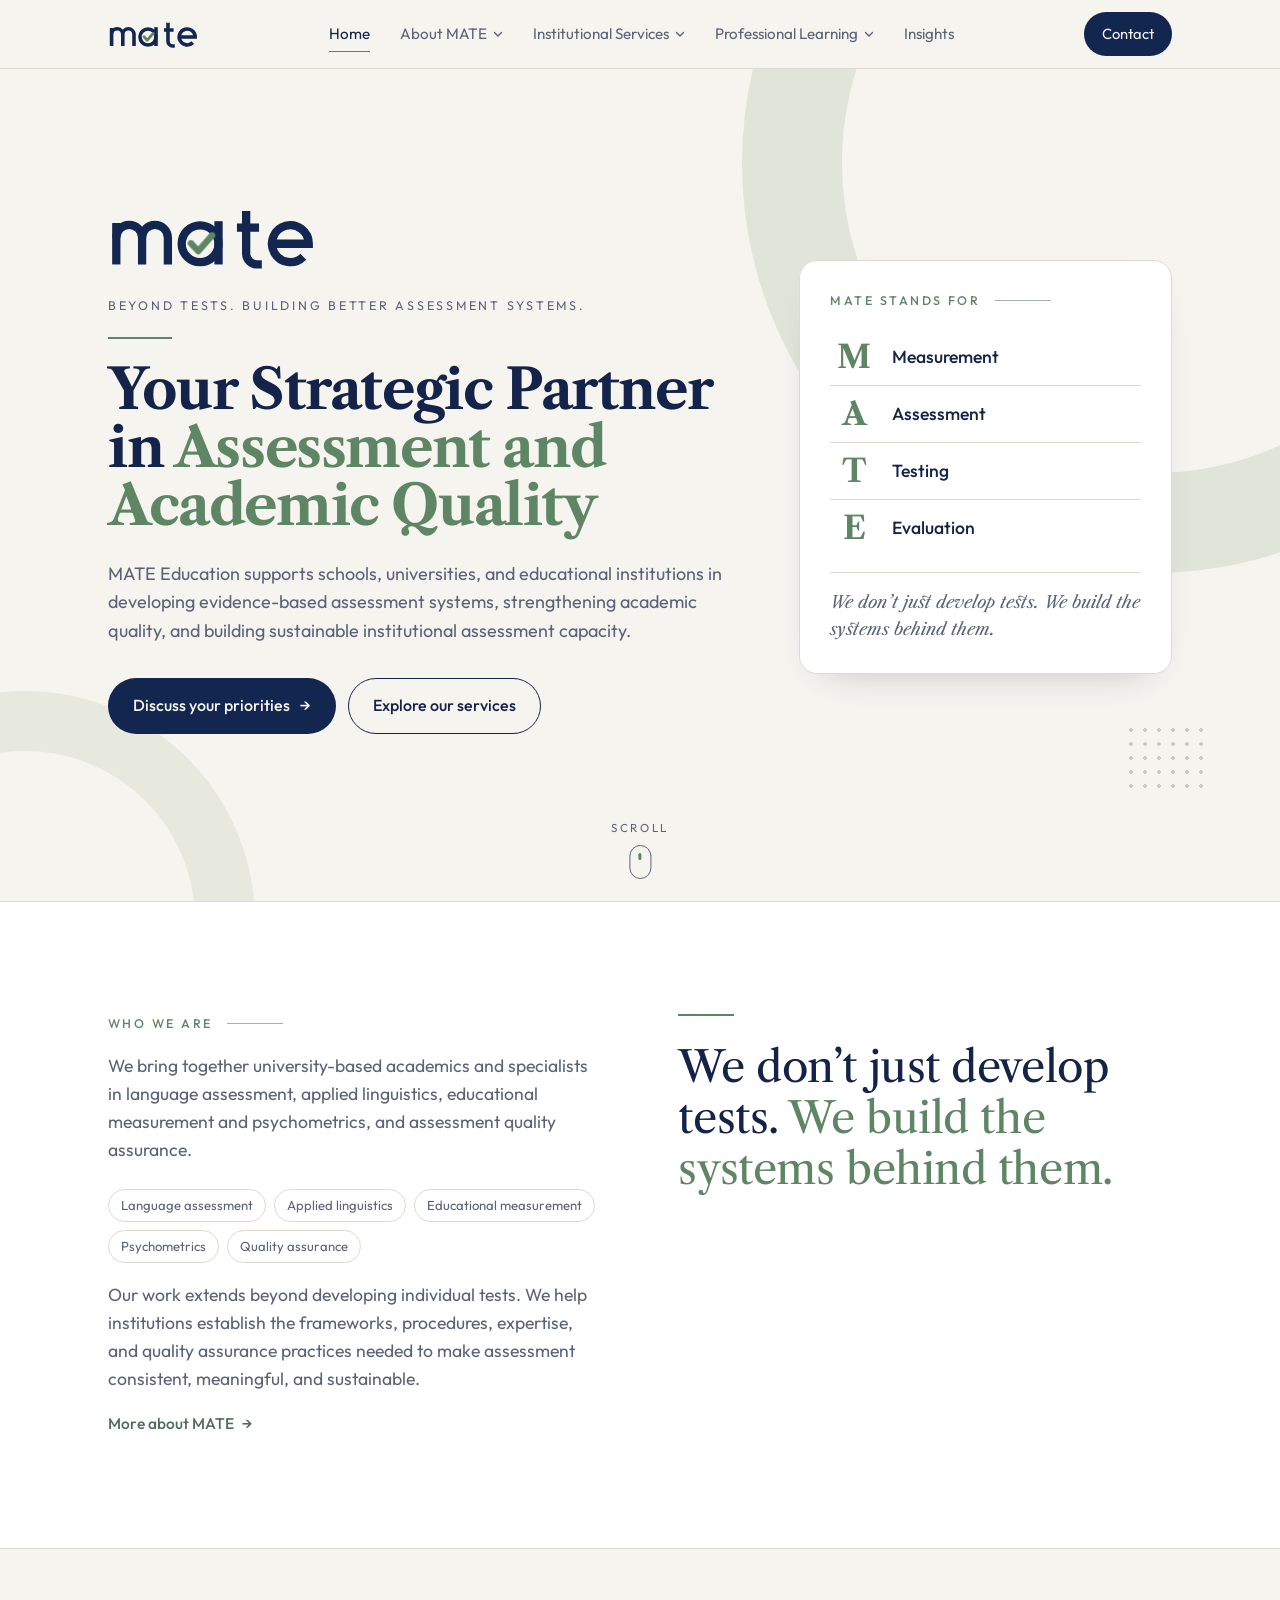
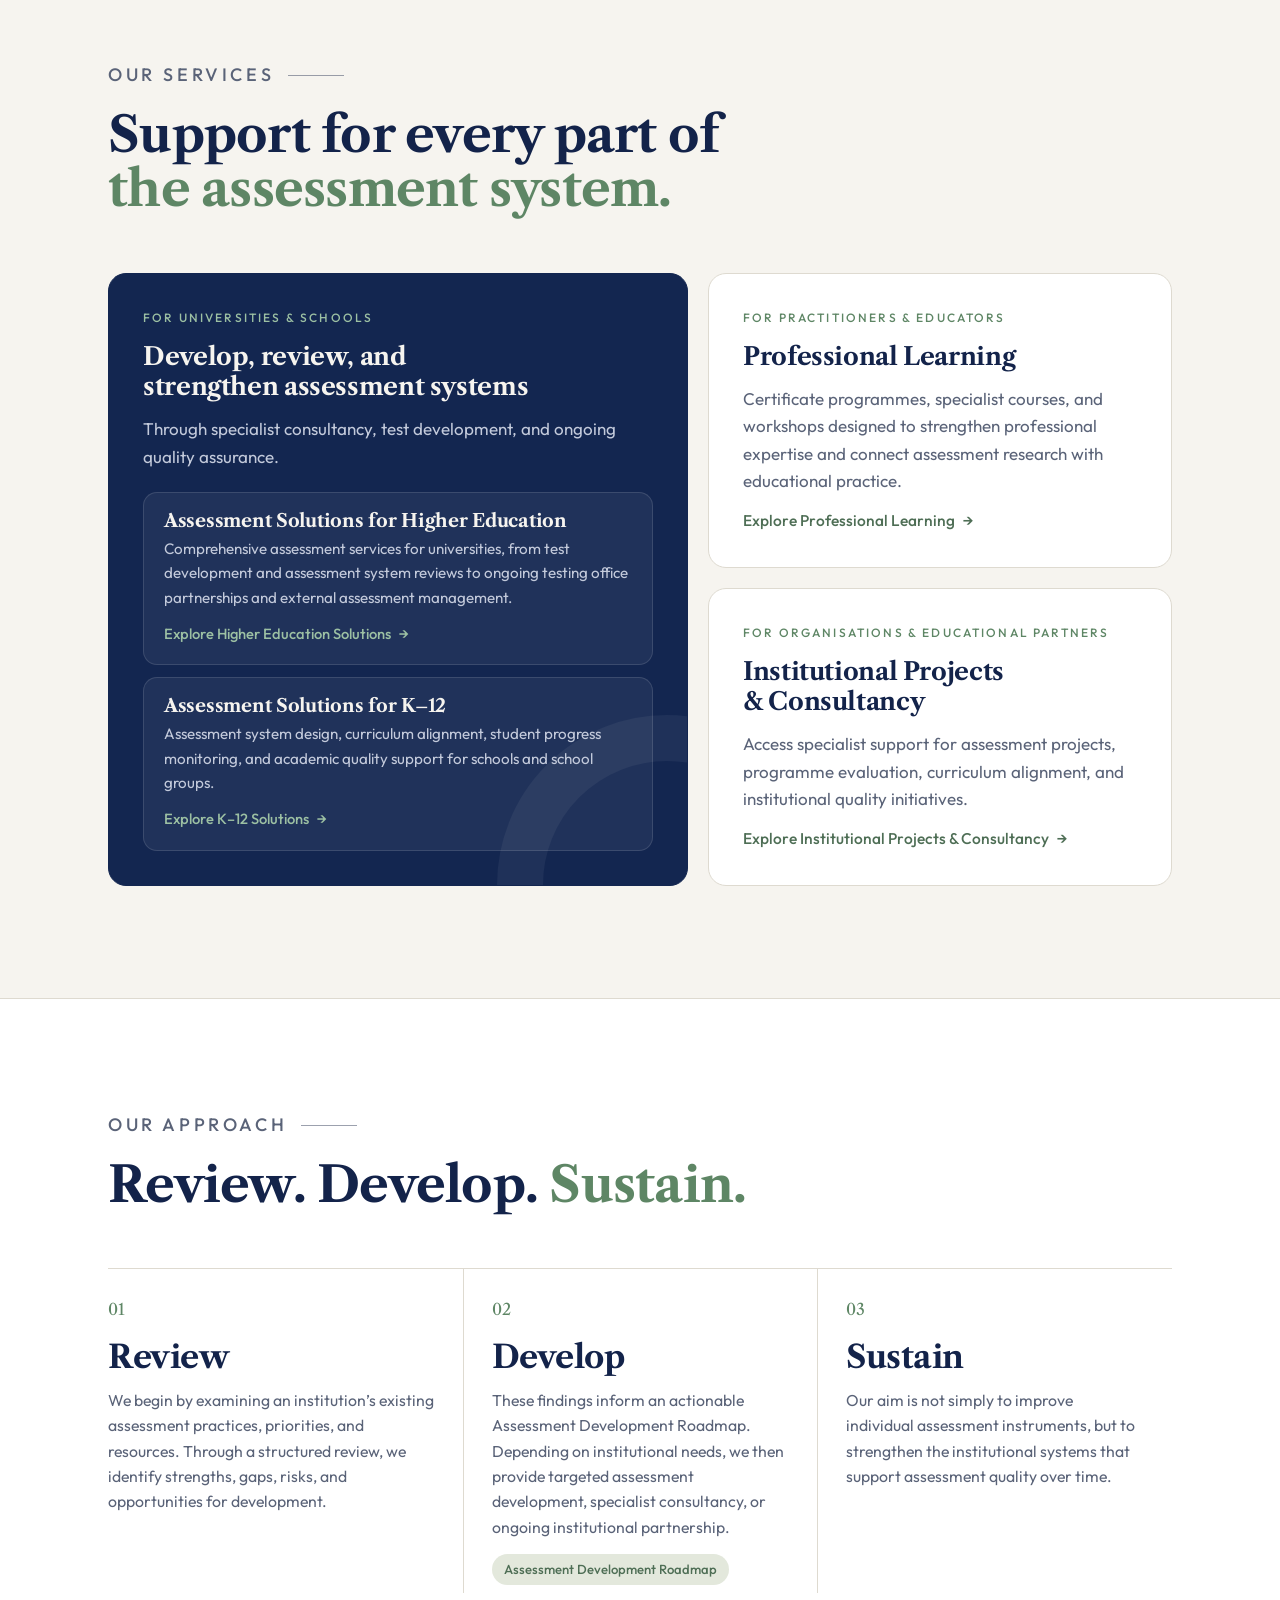
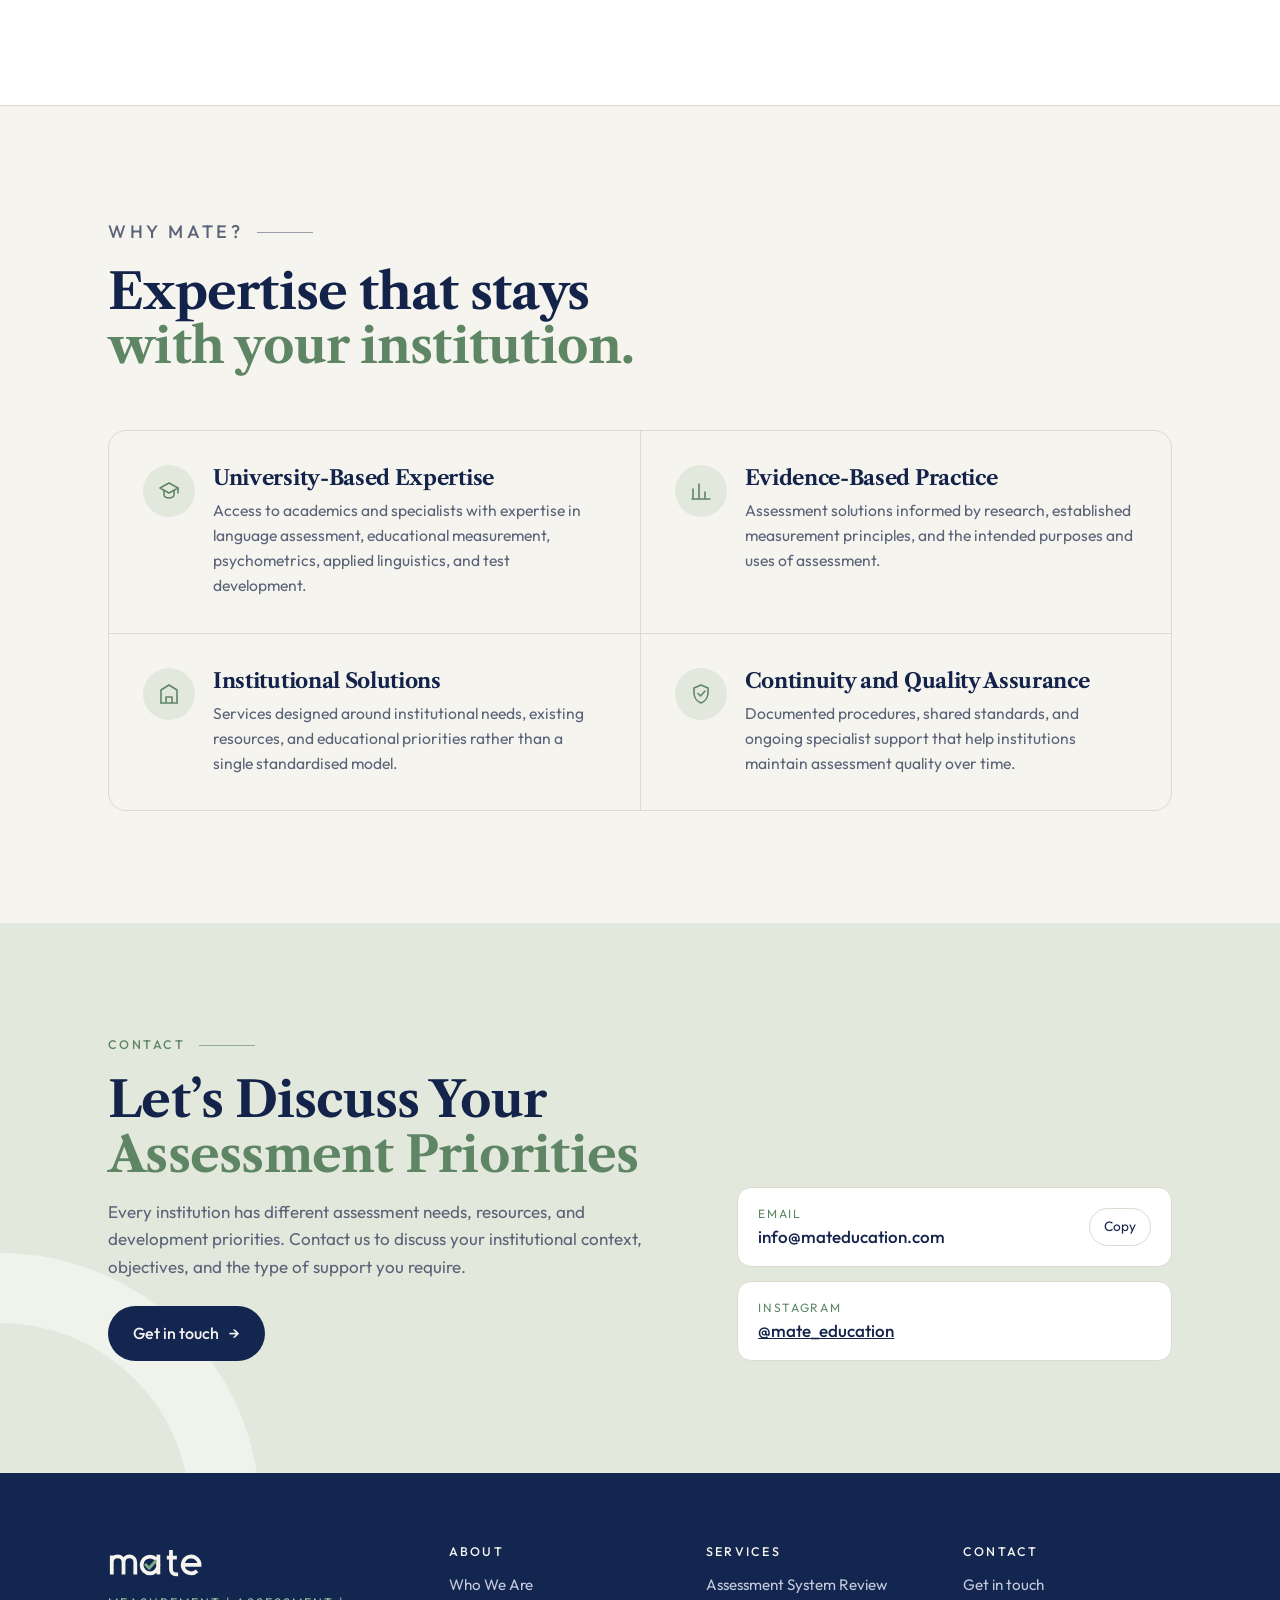
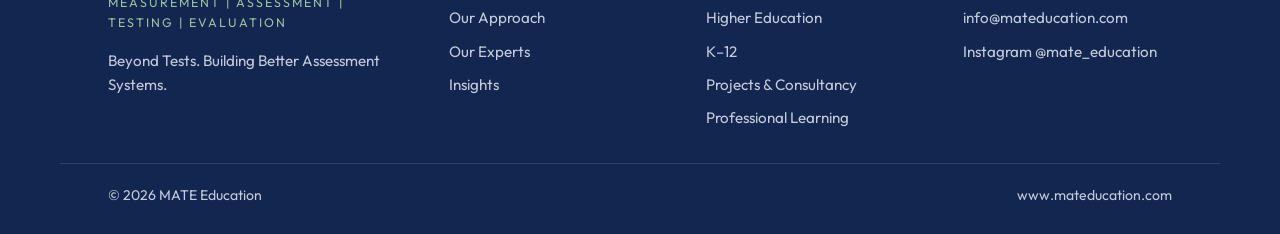
==== index.html @ e730c43d "Add files via upload" ====
<!DOCTYPE html>
<html lang="en">
<head>
<meta charset="utf-8">
<meta name="viewport" content="width=device-width, initial-scale=1, viewport-fit=cover">
<title>Mate Education</title>
<meta name="description" content="MATE Education supports schools, universities and educational institutions in developing evidence-based assessment systems and building sustainable institutional assessment capacity.">
<meta property="og:title" content="Mate Education">
<meta property="og:description" content="MATE Education supports schools, universities and educational institutions in developing evidence-based assessment systems and building sustainable institutional assessment capacity.">
<link rel="icon" href="data:image/svg+xml,%3Csvg xmlns=%27http://www.w3.org/2000/svg%27 viewBox=%270 0 64 64%27%3E%3Crect width=%2764%27 height=%2764%27 rx=%2714%27 fill=%27%23F6F4EF%27/%3E%3Ccircle cx=%2729%27 cy=%2734%27 r=%2716%27 fill=%27none%27 stroke=%27%23132650%27 stroke-width=%277%27/%3E%3Cpath d=%27M45 16v34%27 stroke=%27%23132650%27 stroke-width=%277%27/%3E%3Cpath d=%27M21 34l6 6 11-12%27 fill=%27none%27 stroke=%27%235E8665%27 stroke-width=%275.5%27 stroke-linecap=%27round%27 stroke-linejoin=%27round%27/%3E%3C/svg%3E">
<meta name="theme-color" content="#F6F4EF">
<link rel="preconnect" href="https://fonts.googleapis.com">
<link rel="preconnect" href="https://fonts.gstatic.com" crossorigin>
<link rel="stylesheet" href="https://fonts.googleapis.com/css2?family=Libre+Caslon+Text:ital,wght@0,400;0,700;1,400&family=Outfit:wght@300;400;500;600&display=swap">
<link rel="stylesheet" href="styles.css">
</head>
<body>
<header class="site-header">
  <div class="wrap nav">
    <a class="brand" href="index.html" aria-label="MATE Education home"><svg class="mark" viewBox="0 0 228 80" role="img" aria-label="mate"><g fill="none" stroke="currentColor" stroke-width="9"><path d="M9 70V25M9 41a14 14 0 0 1 28 0V70M37 41a14 14 0 0 1 28 0V70"/><circle cx="100" cy="47.5" r="20"/><path d="M120 23V70"/><path d="M150 12V58a12 12 0 0 0 12 12h5M140 30h24"/><path d="M178 47.5h40a20 20 0 1 0-5.9 14.1"/></g><path d="M90 47l8 8.5 15-17" fill="none" stroke="#5E8665" stroke-width="7" stroke-linecap="round" stroke-linejoin="round"/></svg></a>
    <nav aria-label="Main">
      <ul class="menu" id="menu">
        <li><a href="index.html" aria-current="page">Home</a></li>
        <li>
          <button type="button" aria-expanded="false">About MATE <svg class="chev" viewBox="0 0 10 10" aria-hidden="true"><path d="M1.5 3.5 5 7l3.5-3.5" fill="none" stroke="currentColor" stroke-width="1.4" stroke-linecap="round"/></svg></button>
          <ul class="sub">
            <li><a href="about.html#who-we-are">Who We Are</a></li>
            <li><a href="about.html#our-approach">Our Approach</a></li>
            <li><a href="about.html#our-experts">Our Experts</a></li>
            <li><a href="about.html#founder">Our Founder</a></li>
          </ul>
        </li>
        <li>
          <button type="button" aria-expanded="false">Institutional Services <svg class="chev" viewBox="0 0 10 10" aria-hidden="true"><path d="M1.5 3.5 5 7l3.5-3.5" fill="none" stroke="currentColor" stroke-width="1.4" stroke-linecap="round"/></svg></button>
          <ul class="sub">
            <li><a href="services.html">All Institutional Services<small>Overview</small></a></li>
            <li><a href="review.html">Assessment System Review<small>Understand where you are</small></a></li>
            <li><a href="higher-education.html">Higher Education Solutions<small>For universities</small></a></li>
            <li><a href="k12.html">K–12 Assessment Solutions<small>For schools and school groups</small></a></li>
            <li><a href="consultancy.html">Institutional Projects &amp; Consultancy<small>Specialist project support</small></a></li>
            <li><a href="consultancy.html#corporate">Corporate Assessment<small>English for professional communication</small></a></li>
          </ul>
        </li>
        <li>
          <button type="button" aria-expanded="false">Professional Learning <svg class="chev" viewBox="0 0 10 10" aria-hidden="true"><path d="M1.5 3.5 5 7l3.5-3.5" fill="none" stroke="currentColor" stroke-width="1.4" stroke-linecap="round"/></svg></button>
          <ul class="sub">
            <li><a href="professional-learning.html#certificates">Certificate Programmes</a></li>
            <li><a href="professional-learning.html#courses">Courses &amp; Workshops</a></li>
            <li><a href="professional-learning.html#bespoke">Bespoke Training</a></li>
            <li><a href="professional-learning.html#events">Events</a></li>
          </ul>
        </li>
        <li><a href="insights.html">Insights</a></li>
        <li class="mobile-cta"><a href="contact.html">Contact us</a></li>
      </ul>
    </nav>
    <a class="nav-cta" href="contact.html">Contact</a>
    <button class="burger" type="button" aria-label="Open menu" aria-expanded="false" aria-controls="menu"><span></span></button>
  </div>
</header>

<main>
  <section class="hero">
    <span class="ring r1" aria-hidden="true"></span>
    <span class="ring r2" aria-hidden="true"></span>
    <span class="dots" aria-hidden="true"></span>
    <div class="wrap hero-grid">
      <div>
        <svg class="draw-logo" id="drawLogo" viewBox="0 0 228 80" role="img" aria-label="mate">
          <title>mate</title>
          <path class="ink m1" pathLength="1" d="M9 70V25"/>
          <path class="ink m2" pathLength="1" d="M9 41a14 14 0 0 1 28 0V70"/>
          <path class="ink m3" pathLength="1" d="M37 41a14 14 0 0 1 28 0V70"/>
          <circle class="ink a1" pathLength="1" cx="100" cy="47.5" r="20" transform="rotate(-90 100 47.5)"/>
          <path class="ink a2" pathLength="1" d="M120 23V70"/>
          <path class="ink t1" pathLength="1" d="M150 12V58a12 12 0 0 0 12 12h5"/>
          <path class="ink t2" pathLength="1" d="M140 30h24"/>
          <path class="ink e1" pathLength="1" d="M178 47.5h40a20 20 0 1 0-5.9 14.1"/>
          <g class="pop"><path class="tick" pathLength="1" d="M90 47l8 8.5 15-17"/></g>
        </svg>
        <div class="tag rise d0">Beyond Tests. Building Better Assessment Systems.</div>
        <div class="rule"></div>
        <h1 class="rise d1">Your Strategic Partner in <span class="green">Assessment and Academic Quality</span></h1>
        <p class="lede rise d2">MATE Education supports schools, universities, and educational institutions in developing evidence-based assessment systems, strengthening academic quality, and building sustainable institutional assessment capacity.</p>
        <div class="btns rise d3">
          <a class="btn btn-primary" href="contact.html">Discuss your priorities</a>
          <a class="btn btn-ghost" href="#services">Explore our services</a>
        </div>
      </div>
      <aside class="acronym rise d4" aria-label="What MATE stands for">
        <p class="eyebrow">MATE stands for</p>
        <ol>
          <li><span class="L">M</span><span class="W">Measurement</span></li>
          <li><span class="L">A</span><span class="W">Assessment</span></li>
          <li><span class="L">T</span><span class="W">Testing</span></li>
          <li><span class="L">E</span><span class="W">Evaluation</span></li>
        </ol>
        <p class="foot">We don’t just develop tests. We build the systems behind them.</p>
      </aside>
    </div>
    <a class="cue rise d5" href="#intro">Scroll<span aria-hidden="true"></span></a>
  </section>

  <section class="block alt" id="intro">
    <div class="wrap intro-grid">
      <div class="text">
        <p class="eyebrow">Who we are</p>
        <p>We bring together university-based academics and specialists in language assessment, applied linguistics, educational measurement and psychometrics, and assessment quality assurance.</p>
        <div class="disciplines" aria-label="Areas of expertise">
          <span>Language assessment</span><span>Applied linguistics</span><span>Educational measurement</span><span>Psychometrics</span><span>Quality assurance</span>
        </div>
        <p>Our work extends beyond developing individual tests. We help institutions establish the frameworks, procedures, expertise, and quality assurance practices needed to make assessment consistent, meaningful, and sustainable.</p>
        <a class="link-arrow" href="about.html">More about MATE</a>
      </div>
      <p class="pull">We don’t just develop tests. <em>We build the systems behind them.</em></p>
    </div>
  </section>

  <section class="block" id="services">
    <div class="wrap">
      <div class="head">
        <p class="eyebrow">Our Services</p>
        <h2>Support for every part of <span class="green">the assessment system.</span></h2>
      </div>
      <div class="audiences">
        <article class="aud primary">
          <span class="ring" aria-hidden="true"></span>
          <span class="who">For Universities &amp; Schools</span>
          <h3>Develop, review, and strengthen assessment systems</h3>
          <p>Through specialist consultancy, test development, and ongoing quality assurance.</p>
          <div class="subs">
            <a href="higher-education.html">
              <h4>Assessment Solutions for Higher Education</h4>
              <p>Comprehensive assessment services for universities, from test development and assessment system reviews to ongoing testing office partnerships and external assessment management.</p>
              <span class="sx">Explore Higher Education Solutions</span>
            </a>
            <a href="k12.html">
              <h4>Assessment Solutions for K–12</h4>
              <p>Assessment system design, curriculum alignment, student progress monitoring, and academic quality support for schools and school groups.</p>
              <span class="sx">Explore K–12 Solutions</span>
            </a>
          </div>
        </article>
        <div class="aud-stack">
          <article class="aud">
            <span class="who">For Practitioners &amp; Educators</span>
            <h3>Professional Learning</h3>
            <p>Certificate programmes, specialist courses, and workshops designed to strengthen professional expertise and connect assessment research with educational practice.</p>
            <a class="link-arrow" href="professional-learning.html">Explore Professional Learning</a>
          </article>
          <article class="aud">
            <span class="who">For Organisations &amp; Educational Partners</span>
            <h3>Institutional Projects &amp; Consultancy</h3>
            <p>Access specialist support for assessment projects, programme evaluation, curriculum alignment, and institutional quality initiatives.</p>
            <a class="link-arrow" href="consultancy.html">Explore Institutional Projects &amp; Consultancy</a>
          </article>
        </div>
      </div>
    </div>
  </section>

  <section class="block alt" id="approach">
    <div class="wrap">
      <div class="head">
        <p class="eyebrow">Our Approach</p>
        <h2>Review. Develop. <span class="green">Sustain.</span></h2>
      </div>
      <ol class="approach">
        <li>
          <span class="n">01</span>
          <h3>Review</h3>
          <p>We begin by examining an institution’s existing assessment practices, priorities, and resources. Through a structured review, we identify strengths, gaps, risks, and opportunities for development.</p>
        </li>
        <li>
          <span class="n">02</span>
          <h3>Develop</h3>
          <p>These findings inform an actionable Assessment Development Roadmap. Depending on institutional needs, we then provide targeted assessment development, specialist consultancy, or ongoing institutional partnership.</p>
          <span class="road">Assessment Development Roadmap</span>
        </li>
        <li>
          <span class="n">03</span>
          <h3>Sustain</h3>
          <p>Our aim is not simply to improve individual assessment instruments, but to strengthen the institutional systems that support assessment quality over time.</p>
        </li>
      </ol>
    </div>
  </section>

  <section class="block" id="why">
    <div class="wrap">
      <div class="head">
        <p class="eyebrow">Why MATE?</p>
        <h2>Expertise that stays <span class="green">with your institution.</span></h2>
      </div>
      <div class="why">
        <div>
          <span class="ico"><svg viewBox="0 0 24 24" fill="none" stroke="currentColor" stroke-width="1.6" stroke-linecap="round" stroke-linejoin="round"><path d="M3 9l9-5 9 5-9 5z"/><path d="M7 11.5V16c0 1.5 2.2 3 5 3s5-1.5 5-3v-4.5M21 9v5"/></svg></span>
          <div><h3>University-Based Expertise</h3><p>Access to academics and specialists with expertise in language assessment, educational measurement, psychometrics, applied linguistics, and test development.</p></div>
        </div>
        <div>
          <span class="ico"><svg viewBox="0 0 24 24" fill="none" stroke="currentColor" stroke-width="1.6" stroke-linecap="round" stroke-linejoin="round"><path d="M4 20V10M10 20V5M16 20v-7M21 20H3"/></svg></span>
          <div><h3>Evidence-Based Practice</h3><p>Assessment solutions informed by research, established measurement principles, and the intended purposes and uses of assessment.</p></div>
        </div>
        <div>
          <span class="ico"><svg viewBox="0 0 24 24" fill="none" stroke="currentColor" stroke-width="1.6" stroke-linecap="round" stroke-linejoin="round"><path d="M4 21V8l8-5 8 5v13"/><path d="M9 21v-6h6v6M4 21h16"/></svg></span>
          <div><h3>Institutional Solutions</h3><p>Services designed around institutional needs, existing resources, and educational priorities rather than a single standardised model.</p></div>
        </div>
        <div>
          <span class="ico"><svg viewBox="0 0 24 24" fill="none" stroke="currentColor" stroke-width="1.6" stroke-linecap="round" stroke-linejoin="round"><path d="M9 11.5 11.5 14 16 9"/><path d="M12 3l7 3v5c0 4.5-3 8.5-7 10-4-1.5-7-5.5-7-10V6z"/></svg></span>
          <div><h3>Continuity and Quality Assurance</h3><p>Documented procedures, shared standards, and ongoing specialist support that help institutions maintain assessment quality over time.</p></div>
        </div>
      </div>
    </div>
  </section>

  <section class="block cta-band">
    <span class="ring" aria-hidden="true"></span>
    <div class="wrap cta-grid">
      <div>
        <p class="eyebrow">Contact</p>
        <h2 style="margin-top:18px">Let’s Discuss Your <span class="green">Assessment Priorities</span></h2>
        <p class="sub-text">Every institution has different assessment needs, resources, and development priorities. Contact us to discuss your institutional context, objectives, and the type of support you require.</p>
        <div class="btns" style="margin-top:26px"><a class="btn btn-primary" href="contact.html">Get in touch</a></div>
      </div>
      <div class="cta-side">
        <div class="contact-line"><div><small>Email</small><strong id="em">info@mateducation.com</strong></div><button class="copy" type="button" data-copy="em">Copy</button></div>
        <div class="contact-line"><div><small>Instagram</small><strong><a href="https://www.instagram.com/mate_education/" target="_blank" rel="noopener">@mate_education</a></strong></div></div>
      </div>
    </div>
  </section>
</main>

<footer class="site-footer">
  <div class="wrap foot-grid">
    <div class="foot-brand">
      <svg class="mark" viewBox="0 0 228 80" role="img" aria-label="mate"><g fill="none" stroke="currentColor" stroke-width="9"><path d="M9 70V25M9 41a14 14 0 0 1 28 0V70M37 41a14 14 0 0 1 28 0V70"/><circle cx="100" cy="47.5" r="20"/><path d="M120 23V70"/><path d="M150 12V58a12 12 0 0 0 12 12h5M140 30h24"/><path d="M178 47.5h40a20 20 0 1 0-5.9 14.1"/></g><path d="M90 47l8 8.5 15-17" fill="none" stroke="#7FAA88" stroke-width="7" stroke-linecap="round" stroke-linejoin="round"/></svg>
      <p class="acr">Measurement | Assessment | Testing | Evaluation</p>
      <p>Beyond Tests. Building Better Assessment Systems.</p>
    </div>
    <div>
      <h4>About</h4>
      <ul>
        <li><a href="about.html#who-we-are">Who We Are</a></li>
        <li><a href="about.html#our-approach">Our Approach</a></li>
        <li><a href="about.html#our-experts">Our Experts</a></li>
        <li><a href="insights.html">Insights</a></li>
      </ul>
    </div>
    <div>
      <h4>Services</h4>
      <ul>
        <li><a href="review.html">Assessment System Review</a></li>
        <li><a href="higher-education.html">Higher Education</a></li>
        <li><a href="k12.html">K–12</a></li>
        <li><a href="consultancy.html">Projects &amp; Consultancy</a></li>
        <li><a href="professional-learning.html">Professional Learning</a></li>
      </ul>
    </div>
    <div>
      <h4>Contact</h4>
      <ul>
        <li><a href="contact.html">Get in touch</a></li>
        <li>info@mateducation.com</li>
        <li><a href="https://www.instagram.com/mate_education/" target="_blank" rel="noopener">Instagram @mate_education</a></li>
      </ul>
    </div>
  </div>
  <div class="wrap foot-bottom"><span>© 2026 MATE Education</span><span>www.mateducation.com</span></div>
</footer>

<script>
(function(){
  var header=document.querySelector('.site-header');
  var burger=header.querySelector('.burger');
  burger.addEventListener('click',function(){
    var open=header.classList.toggle('nav-open');
    burger.setAttribute('aria-expanded',open);
    burger.setAttribute('aria-label',open?'Close menu':'Open menu');
  });
  header.querySelectorAll('.menu>li>button').forEach(function(btn){
    btn.addEventListener('click',function(){
      var li=btn.parentElement, open=!li.classList.contains('open');
      header.querySelectorAll('.menu>li.open').forEach(function(o){o.classList.remove('open');o.firstElementChild.setAttribute('aria-expanded','false');});
      if(open){li.classList.add('open');btn.setAttribute('aria-expanded','true');}
    });
  });
  document.addEventListener('click',function(e){
    if(!header.contains(e.target)) header.querySelectorAll('.menu>li.open').forEach(function(o){o.classList.remove('open');o.firstElementChild.setAttribute('aria-expanded','false');});
  });
  document.addEventListener('keydown',function(e){
    if(e.key==='Escape'){header.classList.remove('nav-open');header.querySelectorAll('.menu>li.open').forEach(function(o){o.classList.remove('open');});}
  });
  header.querySelectorAll('.menu a').forEach(function(a){a.addEventListener('click',function(){header.classList.remove('nav-open');});});
  var logo=document.getElementById('drawLogo');
  if(logo) logo.addEventListener('click',function(){
    logo.querySelectorAll('.ink,.tick,.pop').forEach(function(el){el.style.animation='none';void el.getBoundingClientRect();el.style.animation='';});
  });
  document.querySelectorAll('.copy').forEach(function(b){
    b.addEventListener('click',function(){
      var el=document.getElementById(b.dataset.copy),t=el.textContent;
      function sel(){var r=document.createRange();r.selectNodeContents(el);var s=getSelection();s.removeAllRanges();s.addRange(r);}
      if(navigator.clipboard&&navigator.clipboard.writeText){navigator.clipboard.writeText(t).then(function(){b.textContent='Copied';setTimeout(function(){b.textContent='Copy'},1600)},sel);}else sel();
    });
  });
})();
</script>
</body>
</html>
---- styles.css ----
/* MATE Education: shared styles for every page.
   Layout: cream paper, navy serif headlines, sage accents; pale sage rings and dot grids from the Instagram carousels as the recurring motif. */
:root{
  --navy:#132650;
  --sage:#5E8665;
  --sage-deep:#4E6E55;
  --sage-soft:#E3E8DC;
  --sage-ring:#E1E5D9;
  --sand:#EFE7DA;
  --bg:#F6F4EF;
  --surface:#FFFFFF;
  --fg:#13234A;
  --muted:#5A6378;
  --line:#DEDAD0;
  --dot:#C9CCC2;
  --serif:"Libre Caslon Text",Georgia,"Times New Roman",serif;
  --sans:"Outfit","Segoe UI",system-ui,-apple-system,sans-serif;
  --header-h:68px;
  color-scheme:light;
}

/* base */
*{box-sizing:border-box}
html{scroll-behavior:smooth;scroll-padding-top:calc(var(--header-h) + 16px)}
body{margin:0;background:var(--bg);color:var(--fg);font-family:var(--sans);font-size:1.0625rem;line-height:1.6}
a{color:inherit}
img{max-width:100%}
::selection{background:var(--sage-soft);color:var(--fg)}
:focus-visible{outline:2px solid var(--sage);outline-offset:3px;border-radius:4px}
.wrap{max-width:1160px;margin:0 auto;padding-inline:clamp(16px,5vw,48px)}
h1,h2,h3,h4{font-family:var(--serif);font-weight:700;line-height:1.1;letter-spacing:-.015em;text-wrap:balance;margin:0;color:var(--fg)}
h2{font-size:clamp(2rem,4.4vw,3.1rem)}
h3{font-size:1.3rem;line-height:1.22}
p{margin:0}
.green{color:var(--sage)}
.eyebrow{font-size:.78rem;letter-spacing:.2em;text-transform:uppercase;color:var(--sage);display:flex;align-items:center;gap:14px;font-weight:500;margin:0}
.eyebrow::after{content:"";width:56px;height:1px;background:currentColor;opacity:.6}
.dots{background-image:radial-gradient(var(--dot) 1.7px,transparent 1.8px);background-size:14px 14px}
.ring{position:absolute;border-radius:50%;pointer-events:none;border:solid var(--sage-ring)}

/* header + navigation */
.site-header{position:sticky;top:env(safe-area-inset-top,0px);z-index:50;background:rgba(246,244,239,.94);backdrop-filter:blur(8px);-webkit-backdrop-filter:blur(8px);border-bottom:1px solid var(--line)}
.nav{display:flex;align-items:center;justify-content:space-between;gap:20px;min-height:var(--header-h)}
.brand{display:block;text-decoration:none;flex:none}
.brand .mark{display:block;height:2rem;width:auto;color:var(--navy)}
.menu{display:flex;align-items:center;gap:clamp(4px,1.2vw,14px);list-style:none;margin:0;padding:0}
.menu>li{position:relative}
.menu>li>a,.menu>li>button{display:inline-flex;align-items:center;gap:6px;padding:10px 8px;font:inherit;font-size:.95rem;color:var(--muted);text-decoration:none;background:none;border:0;cursor:pointer;position:relative}
.menu>li>a::after,.menu>li>button::after{content:"";position:absolute;left:8px;right:8px;bottom:4px;height:1px;background:var(--sage);transform:scaleX(0);transform-origin:left;transition:transform .3s ease}
.menu>li>a[aria-current="page"],.menu>li>button[aria-current="page"]{color:var(--fg)}
.menu>li>a[aria-current="page"]::after,.menu>li>button[aria-current="page"]::after{transform:scaleX(1)}
.chev{width:10px;height:10px;transition:transform .25s ease}
.sub{position:absolute;top:100%;left:-8px;min-width:310px;list-style:none;margin:0;padding:10px;background:var(--surface);border:1px solid var(--line);border-radius:14px;box-shadow:0 20px 40px -24px rgba(19,35,74,.35);opacity:0;visibility:hidden;transform:translateY(6px);transition:opacity .2s ease,transform .2s ease,visibility 0s linear .2s}
.sub a{display:block;padding:9px 12px;border-radius:9px;text-decoration:none;font-size:.95rem;color:var(--fg)}
.sub a small{display:block;color:var(--muted);font-size:.8rem;line-height:1.35;margin-top:2px}
.sub a:hover,.sub a:focus-visible{background:var(--sage-soft)}
.menu>li:hover>.sub,.menu>li:focus-within>.sub,.menu>li.open>.sub{opacity:1;visibility:visible;transform:none;transition:opacity .2s ease,transform .2s ease}
.menu>li:hover .chev,.menu>li.open .chev{transform:rotate(180deg)}
.nav-cta{background:var(--navy);color:var(--bg);padding:10px 18px;border-radius:999px;text-decoration:none;font-size:.92rem;white-space:nowrap;transition:background-color .25s ease}
.burger{display:none;width:44px;height:44px;border:1px solid var(--line);border-radius:12px;background:var(--surface);cursor:pointer;place-items:center}
.burger span,.burger span::before,.burger span::after{display:block;width:18px;height:1.5px;background:var(--fg);position:relative;transition:transform .25s ease,background-color .25s ease}
.burger span::before,.burger span::after{content:"";position:absolute;left:0}
.burger span::before{top:-6px}.burger span::after{top:6px}
.nav-open .burger span{background:transparent}
.nav-open .burger span::before{transform:translateY(6px) rotate(45deg)}
.nav-open .burger span::after{transform:translateY(-6px) rotate(-45deg)}
@media (max-width:980px){
  .burger{display:grid}
  .nav-cta{display:none}
  .menu{position:fixed;inset:calc(var(--header-h) + env(safe-area-inset-top,0px)) 0 auto 0;max-height:calc(100svh - var(--header-h));overflow-y:auto;flex-direction:column;align-items:stretch;gap:0;padding:8px clamp(16px,5vw,48px) 24px;background:var(--bg);border-bottom:1px solid var(--line);box-shadow:0 24px 40px -30px rgba(19,35,74,.4);display:none}
  .nav-open .menu{display:flex}
  .menu>li{border-bottom:1px solid var(--line)}
  .menu>li>a,.menu>li>button{width:100%;justify-content:space-between;padding:16px 0;font-size:1.05rem;color:var(--fg)}
  .menu>li>a::after,.menu>li>button::after{display:none}
  .sub{position:static;opacity:1;visibility:visible;transform:none;box-shadow:none;border:0;padding:0 0 12px;min-width:0;display:none;background:transparent}
  .menu>li.open>.sub{display:block}
  .menu>li:hover>.sub{display:none}
  .menu>li.open:hover>.sub{display:block}
  .menu .mobile-cta{display:block;border:0;padding-top:18px}
  .menu .mobile-cta a{display:inline-flex;background:var(--navy);color:var(--bg);padding:12px 22px;border-radius:999px;text-decoration:none}
}
@media (min-width:981px){.menu .mobile-cta{display:none}}

/* buttons */
.btns{display:flex;flex-wrap:wrap;gap:12px}
.btn{display:inline-flex;align-items:center;gap:10px;padding:14px 24px;border-radius:999px;font-weight:500;text-decoration:none;font-size:1rem;border:1px solid transparent;transition:transform .25s ease,box-shadow .25s ease,background-color .25s ease,color .25s ease}
.btn-primary{background:var(--navy);color:var(--bg)}
.btn-primary::after{content:"→";display:inline-block;transition:transform .3s ease}
.btn-ghost{border-color:var(--fg);color:var(--fg)}
.btn:active{transform:scale(.98)}
.link-arrow{display:inline-flex;align-items:center;gap:8px;color:var(--sage-deep);font-weight:500;text-decoration:none;font-size:.97rem}
.link-arrow::after{content:"→";transition:transform .3s ease}

/* sections */
section.block{padding-block:clamp(64px,9vw,112px)}
.alt{background:var(--surface);border-block:1px solid var(--line)}
.head{display:grid;gap:18px;max-width:760px;margin-bottom:clamp(36px,5vw,56px)}
.head p{color:var(--muted);font-size:1.125rem;max-width:62ch}

/* hero (home) */
.hero{position:relative;overflow:hidden;min-height:calc(100svh - var(--header-h));display:grid;align-content:center;padding-block:clamp(32px,6vh,72px) clamp(72px,10vh,96px)}
.hero .ring.r1{width:min(92vw,820px);aspect-ratio:1;border-width:clamp(44px,8vw,100px);right:-22%;top:-38%;animation:drift 22s ease-in-out infinite alternate}
.hero .ring.r2{width:min(60vw,460px);aspect-ratio:1;border-width:clamp(30px,5vw,60px);left:-16%;bottom:-30%;opacity:.7;animation:drift 26s ease-in-out infinite alternate-reverse}
@keyframes drift{to{transform:translate(-18px,14px) rotate(4deg)}}
.hero .dots{position:absolute;width:84px;height:70px;right:clamp(16px,6vw,72px);bottom:clamp(70px,12vh,120px);pointer-events:none}
.hero-grid{position:relative;display:grid;grid-template-columns:1.4fr .85fr;gap:clamp(32px,6vw,80px);align-items:center}
.hero-grid>*{min-width:0}
.hero .tag{font-size:.78rem;letter-spacing:.22em;text-transform:uppercase;color:var(--muted)}
.hero .rule{width:64px;height:2px;background:var(--sage);margin-block:clamp(14px,2.4vh,22px);transform-origin:left;transform:scaleX(0);animation:grow .6s ease .5s forwards}
.hero h1{font-size:clamp(2.2rem,4.6vw,3.5rem);letter-spacing:-.025em;line-height:1.04}
.hero .lede{margin-top:clamp(18px,3vh,24px);max-width:56ch;color:var(--muted);font-size:1.125rem}
.hero .btns{margin-top:clamp(24px,4vh,32px)}
.cue{position:absolute;left:50%;bottom:22px;translate:-50% 0;display:grid;justify-items:center;gap:8px;font-size:.72rem;letter-spacing:.22em;text-transform:uppercase;color:var(--muted);text-decoration:none}
.cue span{width:22px;height:34px;border:1.5px solid currentColor;border-radius:12px;position:relative}
.cue span::after{content:"";position:absolute;left:50%;top:7px;width:3px;height:7px;margin-left:-1.5px;border-radius:2px;background:var(--sage);animation:wheel 1.8s ease-in-out infinite}
@keyframes wheel{0%{transform:translateY(0);opacity:1}70%{transform:translateY(10px);opacity:0}100%{opacity:0}}
@media (max-width:860px){.hero{min-height:0}.hero-grid{grid-template-columns:1fr}.cue{display:none}}

/* animated wordmark */
.draw-logo{display:block;width:min(56vw,210px);height:auto;overflow:visible;cursor:pointer;color:var(--navy);margin-bottom:clamp(14px,2.4vh,22px)}
.draw-logo .ink{fill:none;stroke:currentColor;stroke-width:9;stroke-dasharray:1.05;stroke-dashoffset:1.05;animation:write .7s cubic-bezier(.6,.05,.3,1) forwards}
.draw-logo .tick{fill:none;stroke:var(--sage);stroke-width:7;stroke-linecap:round;stroke-linejoin:round;stroke-dasharray:1.05;stroke-dashoffset:1.05;animation:write .45s cubic-bezier(.3,.7,.2,1) 1.6s forwards}
.draw-logo .m1{animation-delay:.1s}.draw-logo .m2{animation-delay:.2s}.draw-logo .m3{animation-delay:.3s}
.draw-logo .a1{animation-delay:.45s}.draw-logo .a2{animation-delay:.65s}
.draw-logo .t1{animation-delay:.8s}.draw-logo .t2{animation-delay:.95s}.draw-logo .e1{animation-delay:1.05s}
.draw-logo .pop{transform-box:fill-box;transform-origin:center;animation:pop .5s cubic-bezier(.3,1.6,.5,1) 1.9s both}
@keyframes write{to{stroke-dashoffset:0}}
@keyframes pop{0%{transform:scale(1)}45%{transform:scale(1.18)}100%{transform:scale(1)}}
@keyframes grow{to{transform:scaleX(1)}}
.rise{opacity:0;transform:translateY(12px);animation:rise .8s cubic-bezier(.2,.7,.2,1) forwards}
.rise.d0{animation-delay:.3s}.rise.d1{animation-delay:.45s}.rise.d2{animation-delay:.6s}.rise.d3{animation-delay:.75s}.rise.d4{animation-delay:.9s}.rise.d5{animation-delay:1.6s}
@keyframes rise{to{opacity:1;transform:none}}

/* MATE acronym card */
.acronym{background:var(--surface);border:1px solid var(--line);border-radius:18px;padding:clamp(22px,3vw,30px);box-shadow:0 18px 40px -28px rgba(19,35,74,.35)}
.acronym .eyebrow{margin-bottom:18px}
.acronym ol{list-style:none;margin:0;padding:0;display:grid}
.acronym li{display:grid;grid-template-columns:48px 1fr;align-items:center;gap:14px;padding-block:12px;border-bottom:1px solid var(--line)}
.acronym li:last-child{border-bottom:0}
.acronym .L{font-family:var(--serif);font-size:2rem;line-height:1;color:var(--sage);font-weight:700;text-align:center}
.acronym .W{font-size:1.1rem;font-weight:500}
.acronym .foot{margin-top:16px;padding-top:16px;border-top:1px solid var(--line);font-family:var(--serif);font-style:italic;color:var(--muted)}

/* intro statement + pull quote */
.intro-grid{display:grid;grid-template-columns:1fr 1fr;gap:clamp(32px,6vw,80px);align-items:start}
.intro-grid>*{min-width:0}
.intro-grid .text{display:grid;gap:18px;color:var(--muted);font-size:1.1rem}
.pull{font-family:var(--serif);font-size:clamp(1.8rem,3.6vw,2.7rem);line-height:1.18;letter-spacing:-.01em;text-wrap:balance;position:relative;padding-top:28px}
.pull::before{content:"";position:absolute;top:0;left:0;width:56px;height:2px;background:var(--sage)}
.pull em{font-style:normal;color:var(--sage)}
.disciplines{display:flex;flex-wrap:wrap;gap:8px;margin-top:6px}
.disciplines span{font-size:.82rem;padding:5px 12px;border-radius:999px;border:1px solid var(--line);color:var(--muted);background:var(--surface)}
@media (max-width:860px){.intro-grid{grid-template-columns:1fr}}

/* audience cards */
.audiences{display:grid;grid-template-columns:1.25fr 1fr;gap:20px}
.audiences>*{min-width:0}
.aud{background:var(--surface);border:1px solid var(--line);border-radius:18px;padding:clamp(24px,3vw,34px);display:flex;flex-direction:column;gap:14px;position:relative;overflow:hidden}
.aud .who{font-size:.75rem;letter-spacing:.18em;text-transform:uppercase;color:var(--sage);font-weight:500}
.aud h3{font-size:1.55rem}
.aud>p{color:var(--muted)}
.aud .link-arrow{margin-top:auto}
.aud-stack{display:grid;gap:20px}
.aud.primary{background:var(--navy);border-color:var(--navy);color:var(--bg)}
.aud.primary h3,.aud.primary h4{color:var(--bg)}
.aud.primary .who{color:#9CC0A3}
.aud.primary>p{color:#C3CADB}
.aud.primary .ring{width:340px;aspect-ratio:1;border-width:46px;border-color:rgba(255,255,255,.05);right:-150px;bottom:-170px}
.subs{display:grid;gap:12px;margin-top:8px;position:relative}
.subs a{display:block;text-decoration:none;padding:18px 20px;border-radius:14px;background:rgba(255,255,255,.06);border:1px solid rgba(255,255,255,.12);transition:background-color .3s ease,border-color .3s ease,transform .3s ease}
.subs h4{font-size:1.15rem}
.subs .sx{display:inline-flex;gap:8px;margin-top:12px;color:#9CC0A3;font-size:.92rem;font-weight:500}
.subs .sx::after{content:"→";transition:transform .3s ease}
.subs p{color:#C3CADB;font-size:.95rem;margin-top:6px}
@media (max-width:860px){.audiences{grid-template-columns:1fr}}

/* approach: Review. Develop. Sustain. */
.approach{display:grid;grid-template-columns:repeat(3,1fr);gap:0;counter-reset:s;list-style:none;margin:0;padding:0;border-top:1px solid var(--line)}
.approach li{counter-increment:s;padding:28px 28px 8px 0;min-width:0;position:relative}
.approach li+li{padding-left:28px;border-left:1px solid var(--line)}
.approach .n{font-family:var(--serif);color:var(--sage);font-size:1rem;display:block;margin-bottom:14px}
.approach h3{font-size:2rem}
.approach p{color:var(--muted);margin-top:12px;font-size:.99rem}
.approach .road{display:inline-block;margin-top:14px;font-size:.82rem;padding:5px 12px;border-radius:999px;background:var(--sage-soft);color:var(--sage-deep);font-weight:500}
.approach-aim{margin-top:clamp(28px,4vw,44px);padding:22px 26px;border-radius:14px;background:var(--sage-soft);color:var(--fg);font-family:var(--serif);font-size:1.2rem;line-height:1.45;max-width:880px}
@media (max-width:860px){.approach{grid-template-columns:1fr}.approach li,.approach li+li{padding:24px 0 12px;border-left:0;border-top:1px solid var(--line)}.approach li:first-child{border-top:0}}

/* why MATE */
.why{display:grid;grid-template-columns:repeat(2,1fr);gap:1px;background:var(--line);border:1px solid var(--line);border-radius:18px;overflow:hidden}
.why>div{background:var(--bg);padding:clamp(24px,3vw,34px);display:grid;grid-template-columns:52px 1fr;gap:18px;align-items:start;min-width:0;transition:background-color .35s ease}
.why .ico{width:52px;height:52px;border-radius:50%;background:var(--sage-soft);display:grid;place-items:center;color:var(--sage);transition:all .35s ease}
.why .ico svg{width:24px;height:24px}
.why p{color:var(--muted);font-size:.98rem;margin-top:8px}
@media (max-width:760px){.why{grid-template-columns:1fr}}

/* closing CTA band */
.cta-band{background:var(--sage-soft);position:relative;overflow:hidden}
.cta-band .ring{width:520px;aspect-ratio:1;border-width:70px;border-color:rgba(255,255,255,.45);left:-260px;bottom:-300px}
.cta-grid{position:relative;display:grid;grid-template-columns:1.3fr 1fr;gap:clamp(28px,5vw,64px);align-items:end}
.cta-grid>*{min-width:0}
.cta-grid p.sub-text{color:var(--muted);margin-top:16px;max-width:56ch}
.cta-side{display:grid;gap:14px}
.contact-line{display:flex;align-items:center;justify-content:space-between;gap:12px;flex-wrap:wrap;padding:16px 20px;background:var(--surface);border:1px solid var(--line);border-radius:14px;transition:border-color .3s ease,transform .3s ease}
.contact-line small{display:block;color:var(--sage);font-size:.75rem;letter-spacing:.14em;text-transform:uppercase}
.contact-line strong{font-weight:500;word-break:break-word;user-select:all}
.copy{background:transparent;border:1px solid var(--line);color:var(--fg);border-radius:999px;padding:7px 14px;font:inherit;font-size:.85rem;cursor:pointer;transition:all .25s ease}
@media (max-width:860px){.cta-grid{grid-template-columns:1fr}}

/* footer */
.site-footer{background:var(--navy);color:#C3CADB;font-size:.95rem}
.site-footer a{text-decoration:none;color:#C3CADB}
.site-footer a:hover{color:#fff}
.foot-grid{display:grid;grid-template-columns:1.4fr repeat(3,1fr);gap:clamp(24px,4vw,48px);padding-block:clamp(48px,7vw,72px) 32px}
.foot-grid>*{min-width:0}
.foot-brand .mark{height:2.1rem;width:auto;color:#F6F4EF;display:block}
.foot-brand p{margin-top:16px;max-width:34ch}
.foot-brand .acr{margin-top:14px;font-size:.78rem;letter-spacing:.16em;text-transform:uppercase;color:#9CC0A3}
.site-footer h4{font-family:var(--sans);font-size:.78rem;letter-spacing:.18em;text-transform:uppercase;color:#F6F4EF;font-weight:500;margin-bottom:14px}
.site-footer ul{list-style:none;margin:0;padding:0;display:grid;gap:9px}
.foot-bottom{display:flex;justify-content:space-between;gap:16px;flex-wrap:wrap;padding-block:20px 28px;border-top:1px solid rgba(255,255,255,.12);font-size:.88rem}
@media (max-width:860px){.foot-grid{grid-template-columns:1fr 1fr}.foot-brand{grid-column:1/-1}}
@media (max-width:460px){.foot-grid{grid-template-columns:1fr}}

/* gentle hover feedback, desktop pointers only */
@media (hover:hover) and (pointer:fine){
  .brand:hover .mark{opacity:.85}
  .menu>li>a:hover::after,.menu>li>button:hover::after{transform:scaleX(1)}
  .menu>li>a:hover,.menu>li>button:hover{color:var(--fg)}
  .nav-cta:hover{background:var(--sage)}
  .btn:hover{transform:translateY(-2px)}
  .btn-primary:hover{box-shadow:0 10px 24px -12px rgba(19,38,80,.55)}
  .btn-primary:hover::after,.link-arrow:hover::after{transform:translateX(4px)}
  .btn-ghost:hover{background:var(--fg);color:var(--bg)}
  .aud{transition:transform .35s ease,box-shadow .35s ease}
  .aud:hover{transform:translateY(-4px);box-shadow:0 22px 40px -28px rgba(19,35,74,.45)}
  .subs a:hover{background:rgba(255,255,255,.1);border-color:rgba(156,192,163,.5)}
  .subs a:hover .sx::after{transform:translateX(4px)}
  .why>div:hover{background:var(--surface)}
  .why>div:hover .ico{background:var(--sage);color:var(--surface);transform:rotate(-6deg)}
  .contact-line:hover{border-color:var(--sage);transform:translateY(-2px)}
  .copy:hover{background:var(--sage);color:var(--surface);border-color:var(--sage)}
  .acronym li .L{transition:transform .3s ease}
  .acronym li:hover .L{transform:scale(1.12)}
}

@media (prefers-reduced-motion:reduce){
  html{scroll-behavior:auto}
  *,*::before,*::after{transition:none!important}
  .draw-logo .ink,.draw-logo .tick{stroke-dashoffset:0;animation:none}
  .draw-logo .pop,.ring,.cue span::after{animation:none}
  .hero .rule{transform:none;animation:none}
  .rise{opacity:1;transform:none;animation:none}
}

/* ===== inner pages ===== */
.page-head{position:relative;overflow:hidden;padding-block:clamp(56px,8vw,96px) clamp(44px,6vw,72px);border-bottom:1px solid var(--line)}
.page-head .ring{width:min(70vw,560px);aspect-ratio:1;border-width:clamp(36px,6vw,72px);right:-14%;top:-60%}
.page-head .dots{position:absolute;width:70px;height:56px;right:clamp(16px,6vw,72px);bottom:28px}
.page-head .wrap{position:relative;display:grid;gap:18px}
.crumbs{font-size:.85rem;color:var(--muted)}
.crumbs a{text-decoration:none}
.crumbs a:hover{color:var(--sage)}
.page-head h1{font-size:clamp(2.3rem,5vw,3.8rem);letter-spacing:-.025em;max-width:20ch}
.page-head .lede{color:var(--muted);font-size:1.15rem;max-width:62ch}

.onpage{position:sticky;top:calc(var(--header-h) + env(safe-area-inset-top,0px));z-index:20;background:rgba(246,244,239,.95);backdrop-filter:blur(6px);-webkit-backdrop-filter:blur(6px);border-bottom:1px solid var(--line)}
.onpage .wrap{display:flex;gap:6px;overflow-x:auto;padding-block:10px;scrollbar-width:none}
.onpage .wrap::-webkit-scrollbar{display:none}
.onpage a{flex:none;font-size:.88rem;text-decoration:none;color:var(--muted);padding:7px 14px;border-radius:999px;border:1px solid transparent;white-space:nowrap;transition:all .25s ease}
.onpage a:hover{color:var(--fg);border-color:var(--line);background:var(--surface)}

.prose{display:grid;gap:18px;max-width:68ch;color:var(--muted);font-size:1.08rem}
.prose strong{color:var(--fg);font-weight:600}
.split{display:grid;grid-template-columns:.9fr 1.1fr;gap:clamp(32px,6vw,80px);align-items:start}
.split>*{min-width:0}
.split .sticky-col{position:sticky;top:calc(var(--header-h) + 80px);display:grid;gap:18px}
@media (max-width:860px){.split{grid-template-columns:1fr}.split .sticky-col{position:static}}

.sub-block{padding-block:clamp(40px,6vw,64px);border-top:1px solid var(--line)}
.sub-block:first-child{border-top:0;padding-top:0}
.sub-block .num{font-family:var(--serif);color:var(--sage);font-size:1rem}
.sub-block h2{font-size:clamp(1.8rem,3.6vw,2.5rem);margin-top:8px}
.sub-block .kicker{font-family:var(--serif);font-style:italic;color:var(--sage-deep);font-size:1.2rem;margin-top:10px}

.label{font-size:.78rem;letter-spacing:.16em;text-transform:uppercase;color:var(--fg);font-weight:600;margin:6px 0 -4px}
.ticks{list-style:none;margin:0;padding:0;display:grid;grid-template-columns:repeat(2,minmax(0,1fr));gap:10px 28px}
.ticks.one{grid-template-columns:1fr}
.ticks li{display:grid;grid-template-columns:22px 1fr;gap:10px;align-items:start;color:var(--fg);font-size:1rem;line-height:1.45}
.ticks li::before{content:"";width:20px;height:20px;margin-top:1px;border-radius:50%;background:var(--sage-soft) url("data:image/svg+xml,%3Csvg xmlns='http://www.w3.org/2000/svg' viewBox='0 0 14 14'%3E%3Cpath d='M3 7.4 5.8 10 11 4.2' fill='none' stroke='%235E8665' stroke-width='2' stroke-linecap='round' stroke-linejoin='round'/%3E%3C/svg%3E") center/12px no-repeat}
@media (max-width:620px){.ticks{grid-template-columns:1fr}}

.features{display:grid;grid-template-columns:repeat(2,minmax(0,1fr));gap:1px;background:var(--line);border:1px solid var(--line);border-radius:18px;overflow:hidden}
.features.three{grid-template-columns:repeat(3,minmax(0,1fr))}
.features>div{background:var(--surface);padding:clamp(22px,2.6vw,30px);display:grid;gap:8px;align-content:start;transition:background-color .3s ease}
.features h3{font-size:1.15rem}
.features p{color:var(--muted);font-size:.97rem}
.features .tag-n{font-family:var(--serif);color:var(--sage);font-size:.95rem}
@media (max-width:900px){.features.three{grid-template-columns:repeat(2,minmax(0,1fr))}}
@media (max-width:620px){.features,.features.three{grid-template-columns:1fr}}

.mv{display:grid;grid-template-columns:1fr 1fr;gap:20px}
.mv>div{background:var(--surface);border:1px solid var(--line);border-radius:18px;padding:clamp(24px,3vw,34px);display:grid;gap:12px;align-content:start}
.mv>div:first-child{background:var(--navy);border-color:var(--navy)}
.mv>div:first-child h3,.mv>div:first-child p{color:var(--bg)}
.mv>div:first-child .eyebrow{color:#9CC0A3}
.mv h3{font-family:var(--serif);font-weight:400;font-size:clamp(1.3rem,2.4vw,1.7rem);line-height:1.3}
@media (max-width:760px){.mv{grid-template-columns:1fr}}

.callout{padding:clamp(22px,3vw,30px) clamp(22px,3vw,34px);border-radius:16px;background:var(--sage-soft);font-family:var(--serif);font-size:clamp(1.15rem,2vw,1.4rem);line-height:1.4;color:var(--fg)}
.callout strong{color:var(--sage-deep)}

.ladder{display:grid;grid-template-columns:repeat(3,minmax(0,1fr));gap:16px;align-items:end}
.ladder a{display:grid;gap:10px;text-decoration:none;background:var(--surface);border:1px solid var(--line);border-radius:16px;padding:22px;position:relative;transition:transform .3s ease,box-shadow .3s ease,border-color .3s ease}
.ladder a:nth-child(1){min-height:200px}.ladder a:nth-child(2){min-height:240px}.ladder a:nth-child(3){min-height:280px;background:var(--navy);border-color:var(--navy)}
.ladder a:nth-child(3) h3,.ladder a:nth-child(3) p{color:var(--bg)}
.ladder a:nth-child(3) .lv{color:#9CC0A3}
.ladder .lv{font-size:.75rem;letter-spacing:.16em;text-transform:uppercase;color:var(--sage);font-weight:500}
.ladder p{color:var(--muted);font-size:.95rem}
.ladder .bar{display:flex;gap:4px;margin-top:auto;align-self:end}
.ladder .bar i{width:22px;height:6px;border-radius:3px;background:var(--line)}
.ladder .bar i.on{background:var(--sage)}
@media (max-width:760px){.ladder{grid-template-columns:1fr}.ladder a:nth-child(n){min-height:0}}

.roadmap{display:flex;flex-wrap:wrap;gap:10px;margin-top:4px}
.roadmap span{padding:8px 16px;border-radius:999px;border:1px solid var(--sage);color:var(--sage-deep);font-weight:500;font-size:.95rem;background:var(--surface)}

.next-page{display:flex;justify-content:space-between;align-items:center;gap:16px;flex-wrap:wrap;padding:clamp(22px,3vw,30px);border:1px solid var(--line);border-radius:18px;background:var(--surface);text-decoration:none;transition:border-color .3s ease,transform .3s ease}
.next-page small{display:block;color:var(--sage);font-size:.75rem;letter-spacing:.16em;text-transform:uppercase;margin-bottom:6px}
.next-page strong{font-family:var(--serif);font-size:clamp(1.3rem,2.6vw,1.8rem);font-weight:700;color:var(--fg)}
.next-page::after{content:"→";font-size:1.6rem;color:var(--sage);transition:transform .3s ease}

/* founder (about) */
.founder{display:grid;grid-template-columns:.8fr 1.2fr;gap:clamp(32px,6vw,80px);align-items:center}
.founder>*{min-width:0}
.founder img{width:100%;height:auto;border-radius:18px;display:block;transition:transform .4s ease,box-shadow .4s ease}
.founder .name{font-family:var(--serif);font-size:clamp(2.4rem,5vw,3.6rem);line-height:1;text-transform:uppercase;letter-spacing:-.01em;font-weight:700}
.founder .role{margin-top:14px;color:var(--sage);font-weight:500}
.spines{display:grid;gap:8px;margin-top:28px;max-width:380px}
.spines span{font-family:var(--serif);font-size:.92rem;padding:10px 16px;border-radius:4px;letter-spacing:.02em;transition:transform .3s ease}
.spines span:nth-child(1){background:var(--navy);color:var(--bg)}
.spines span:nth-child(2){background:var(--sage-deep);color:#F1EEE6}
.spines span:nth-child(3){background:var(--sand);color:var(--fg)}
@media (max-width:860px){.founder{grid-template-columns:1fr}.founder img{max-width:380px}}

/* insights cards */
.insights{display:grid;grid-template-columns:repeat(3,minmax(0,1fr));gap:20px}
.card{background:var(--surface);border:1px solid var(--line);border-radius:16px;padding:28px;display:flex;flex-direction:column;gap:14px;min-width:0;position:relative;overflow:hidden;transition:transform .35s ease,box-shadow .35s ease}
.card .kicker{font-size:.75rem;letter-spacing:.18em;text-transform:uppercase;color:var(--sage);font-weight:500}
.card h3{font-size:1.45rem}
.card p{color:var(--muted);font-size:.97rem}
.card .quote{font-family:var(--serif);font-style:italic;background:var(--sage-soft);padding:10px 14px;border-radius:10px;color:var(--fg);font-size:1.05rem}
.card .dots{position:absolute;right:18px;bottom:18px;width:44px;height:30px;background-size:11px 10px}
.topics{display:flex;flex-wrap:wrap;gap:8px}
.topics span{font-size:.9rem;padding:7px 14px;border-radius:999px;border:1px solid var(--line);background:var(--surface);color:var(--fg)}
@media (max-width:900px){.insights{grid-template-columns:1fr}}

.empty{display:grid;gap:10px;padding:clamp(22px,3vw,30px);border:1px dashed var(--line);border-radius:16px;color:var(--muted)}
.empty h3{font-size:1.15rem}

@media (hover:hover) and (pointer:fine){
  .features>div:hover{background:var(--bg)}
  .ladder a:hover{transform:translateY(-4px);box-shadow:0 22px 40px -28px rgba(19,35,74,.45);border-color:var(--sage)}
  .next-page:hover{border-color:var(--sage);transform:translateY(-2px)}
  .next-page:hover::after{transform:translateX(5px)}
  .founder img:hover{transform:scale(1.01);box-shadow:0 26px 50px -30px rgba(19,35,74,.45)}
  .spines span:hover{transform:translateX(6px)}
  .card:hover{transform:translateY(-4px);box-shadow:0 22px 40px -28px rgba(19,35,74,.45)}
}
.svc-links{display:grid;grid-template-columns:repeat(2,minmax(0,1fr));gap:16px}
.svc-links a{display:grid;gap:10px;align-content:start;text-decoration:none;background:var(--surface);border:1px solid var(--line);border-radius:16px;padding:clamp(22px,3vw,30px);transition:transform .3s ease,box-shadow .3s ease,border-color .3s ease}
.svc-links a::after{content:"→";color:var(--sage);font-size:1.3rem;transition:transform .3s ease}
.svc-links .lv{font-size:.75rem;letter-spacing:.16em;text-transform:uppercase;color:var(--sage);font-weight:500}
.svc-links p{color:var(--muted)}
.svc-links a.lead{background:var(--navy);border-color:var(--navy)}
.svc-links a.lead h3,.svc-links a.lead p{color:var(--bg)}
.svc-links a.lead .lv,.svc-links a.lead::after{color:#9CC0A3}
@media (max-width:700px){.svc-links{grid-template-columns:1fr}}
@media (hover:hover) and (pointer:fine){.svc-links a:hover{transform:translateY(-4px);box-shadow:0 22px 40px -28px rgba(19,35,74,.45);border-color:var(--sage)}.svc-links a:hover::after{transform:translateX(5px)}}
.features.three>div:last-child:nth-child(3n+1){grid-column:1/-1}
@media (max-width:900px){.features.three>div:last-child:nth-child(3n+1){grid-column:auto}.features.three>div:last-child:nth-child(odd){grid-column:1/-1}}
@media (max-width:620px){.features.three>div:last-child:nth-child(n){grid-column:auto}}
.features.two-odd>div:last-child:nth-child(odd){grid-column:1/-1}
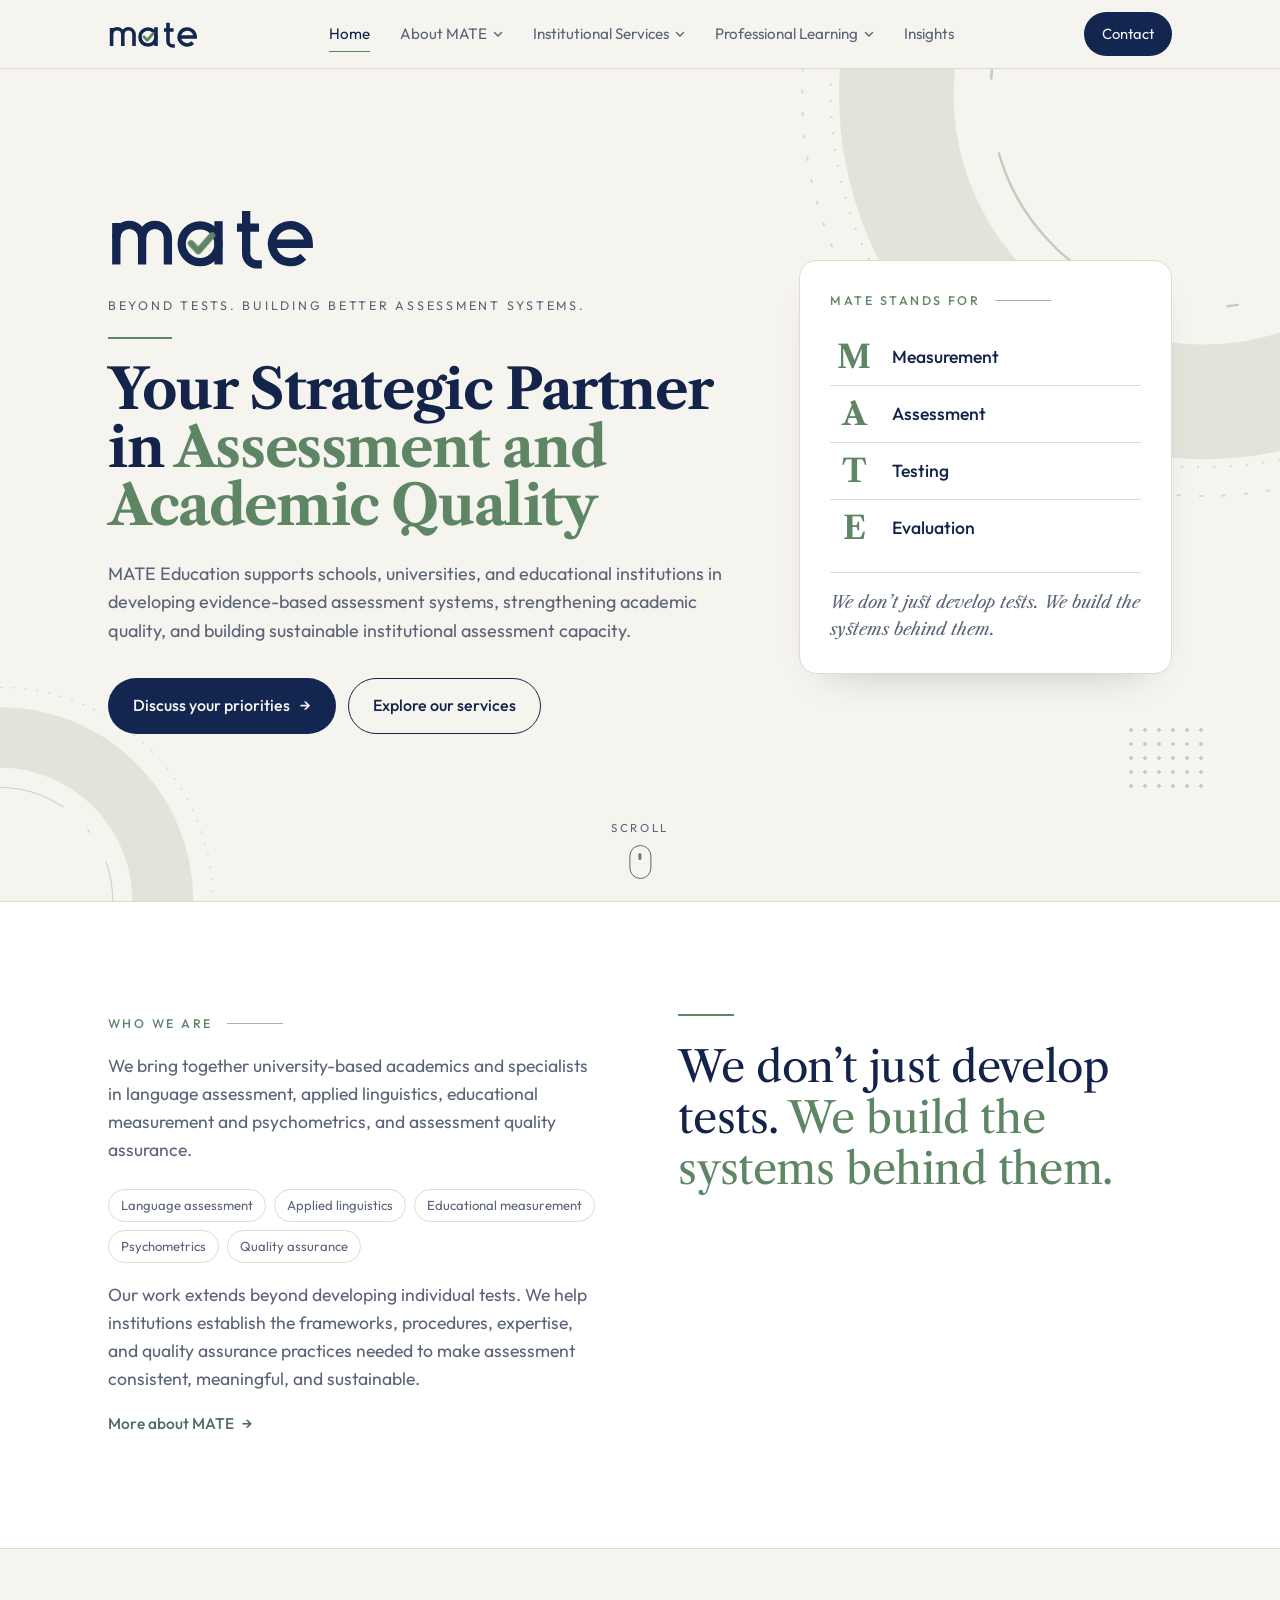
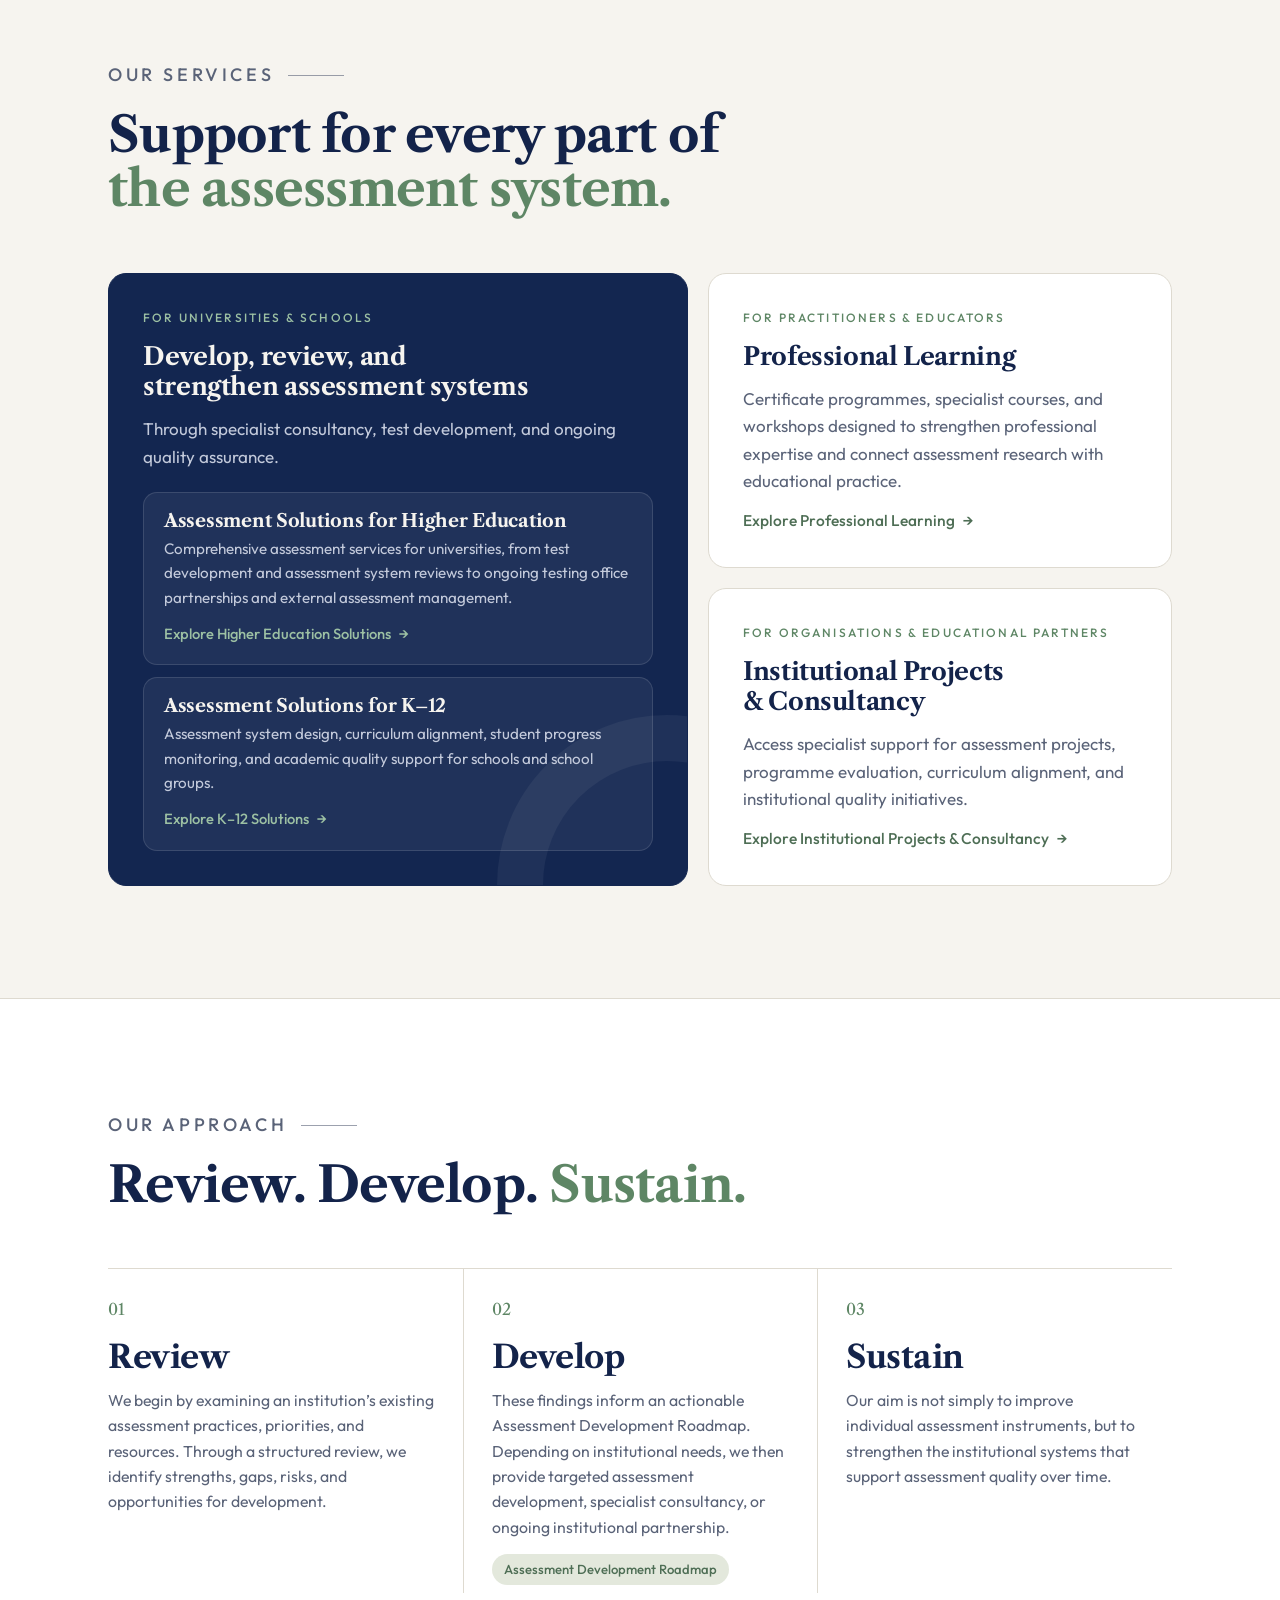
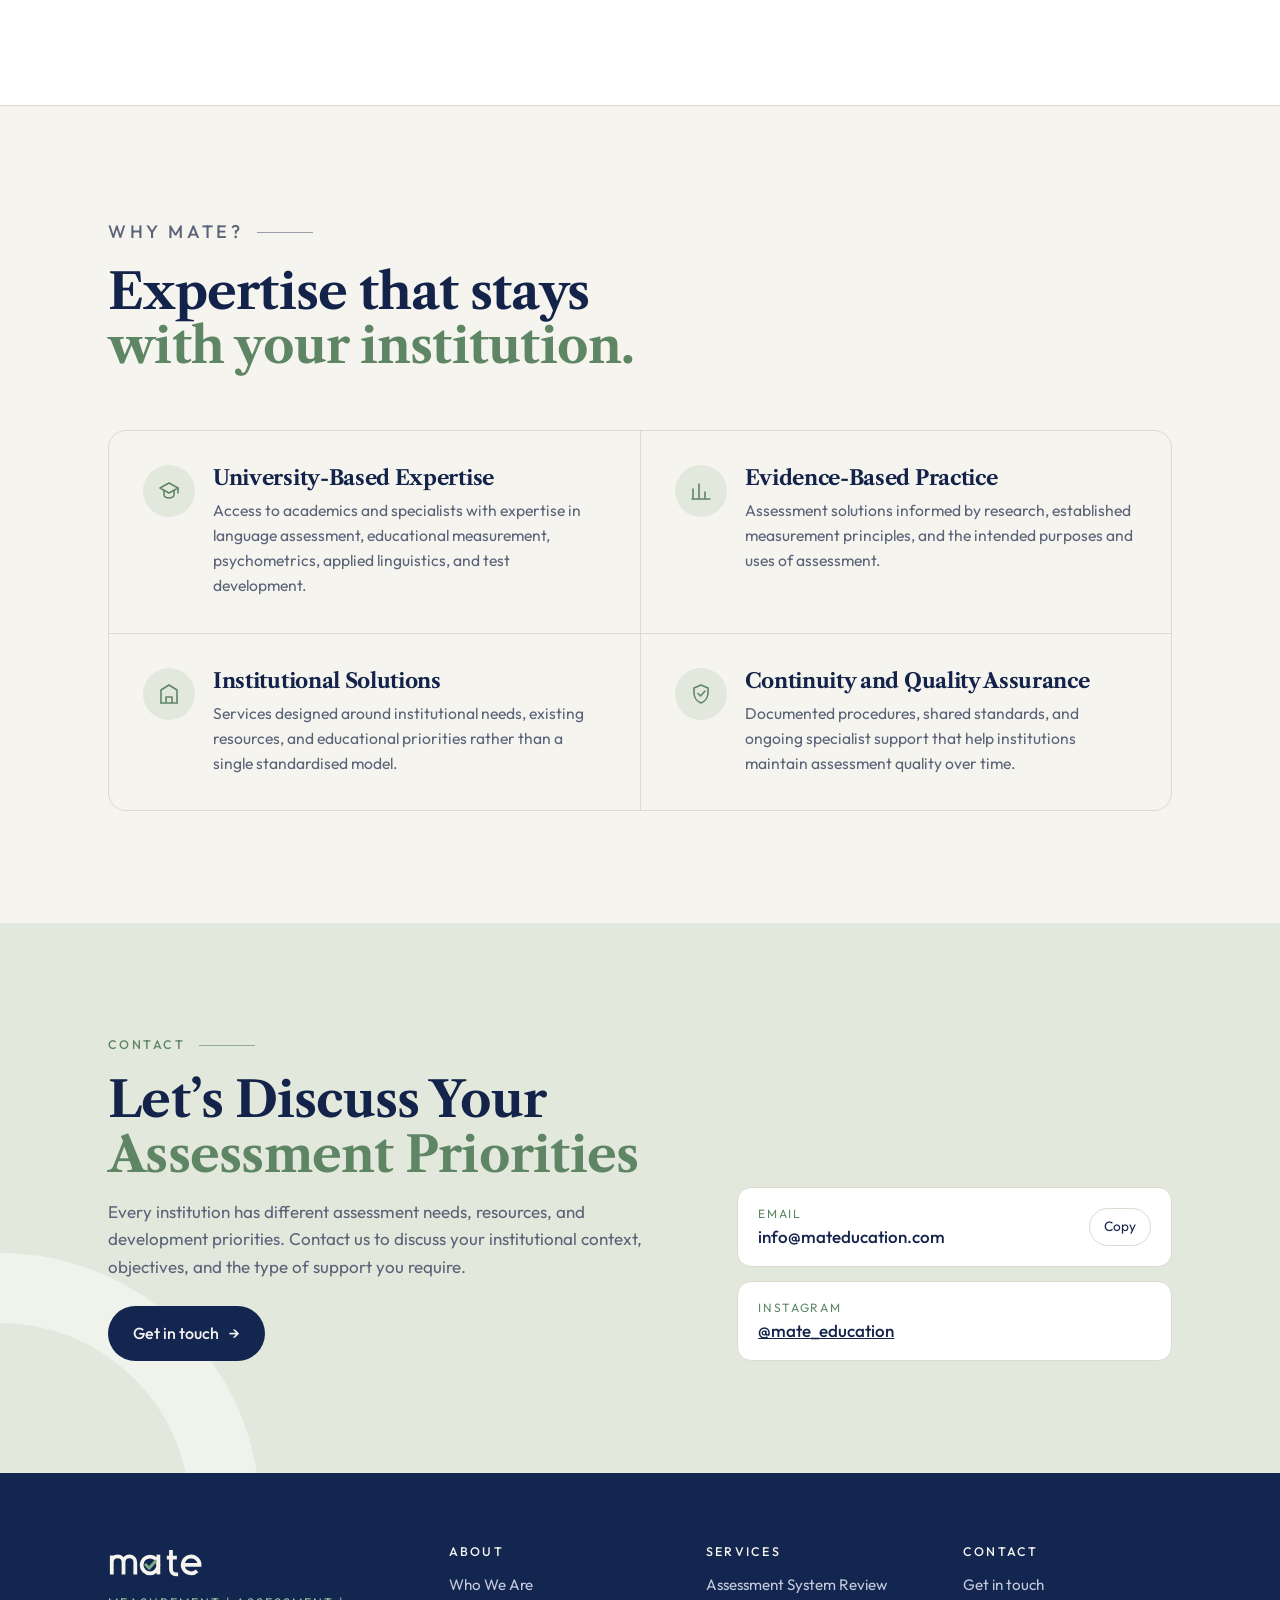
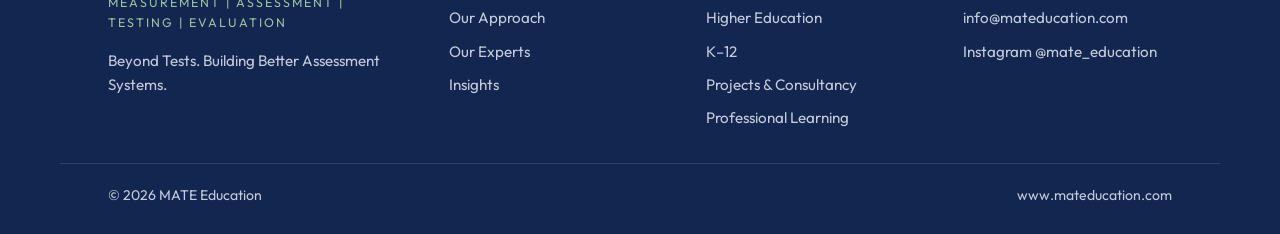
==== commit fa0d7504: "Add files via upload homepage moving rings" ====
--- a/index.html
+++ b/index.html
@@ -61,8 +61,23 @@
 
 <main>
   <section class="hero">
-    <span class="ring r1" aria-hidden="true"></span>
-    <span class="ring r2" aria-hidden="true"></span>
+    <!-- Moving ring pattern (top right) -->
+    <div class="pattern tr" aria-hidden="true" data-parallax="0.12">
+      <svg viewBox="0 0 400 400" fill="none">
+        <circle class="breathe" cx="200" cy="200" r="150" stroke="#E1E5D9" stroke-width="56"/>
+        <g class="spin slow"><circle cx="200" cy="200" r="196" stroke="#5E8665" stroke-opacity=".22" stroke-dasharray="2 9"/></g>
+        <g class="spin rev"><circle cx="200" cy="200" r="104" stroke="#5E8665" stroke-opacity=".35" stroke-width="1.2" stroke-dasharray="110 36 6 36"/><circle cx="304" cy="200" r="4" fill="#5E8665" fill-opacity=".6"/></g>
+        <g class="spin"><circle cx="200" cy="200" r="182" stroke="#132650" stroke-opacity=".14" stroke-dasharray="1 7"/><circle cx="200" cy="18" r="3.5" fill="#132650" fill-opacity=".35"/></g>
+      </svg>
+    </div>
+    <!-- Moving ring pattern (bottom left) -->
+    <div class="pattern bl" aria-hidden="true" data-parallax="-0.06">
+      <svg viewBox="0 0 400 400" fill="none">
+        <circle class="breathe" cx="200" cy="200" r="150" stroke="#E1E5D9" stroke-width="56"/>
+        <g class="spin rev"><circle cx="200" cy="200" r="196" stroke="#5E8665" stroke-opacity=".25" stroke-dasharray="2 9"/></g>
+        <g class="spin slow"><circle cx="200" cy="200" r="104" stroke="#5E8665" stroke-opacity=".3" stroke-dasharray="90 30 4 30"/></g>
+      </svg>
+    </div>
     <span class="dots" aria-hidden="true"></span>
     <div class="wrap hero-grid">
       <div>
@@ -295,6 +310,14 @@
   if(logo) logo.addEventListener('click',function(){
     logo.querySelectorAll('.ink,.tick,.pop').forEach(function(el){el.style.animation='none';void el.getBoundingClientRect();el.style.animation='';});
   });
+  /* gentle parallax on the hero ring pattern */
+  var layers=document.querySelectorAll('[data-parallax]');
+  if(layers.length&&!window.matchMedia('(prefers-reduced-motion: reduce)').matches){
+    window.addEventListener('scroll',function(){
+      var y=window.scrollY;
+      layers.forEach(function(el){el.style.transform='translateY('+(y*parseFloat(el.dataset.parallax))+'px)';});
+    },{passive:true});
+  }
   document.querySelectorAll('.copy').forEach(function(b){
     b.addEventListener('click',function(){
       var el=document.getElementById(b.dataset.copy),t=el.textContent;
--- a/styles.css
+++ b/styles.css
@@ -102,6 +102,20 @@
 .hero .ring.r1{width:min(92vw,820px);aspect-ratio:1;border-width:clamp(44px,8vw,100px);right:-22%;top:-38%;animation:drift 22s ease-in-out infinite alternate}
 .hero .ring.r2{width:min(60vw,460px);aspect-ratio:1;border-width:clamp(30px,5vw,60px);left:-16%;bottom:-30%;opacity:.7;animation:drift 26s ease-in-out infinite alternate-reverse}
 @keyframes drift{to{transform:translate(-18px,14px) rotate(4deg)}}
+/* moving ring pattern (home hero) */
+.hero .pattern{position:absolute;pointer-events:none;z-index:0}
+.hero .pattern svg{width:100%;height:100%;overflow:visible;display:block}
+.hero .pattern.tr{width:min(64vw,880px);aspect-ratio:1;right:max(-26vw,-360px);top:max(-30vw,-400px)}
+.hero .pattern.bl{width:min(34vw,460px);aspect-ratio:1;left:max(-17vw,-230px);bottom:max(-17vw,-230px)}
+.hero .spin{transform-origin:50% 50%;animation:spin 70s linear infinite}
+.hero .spin.rev{animation-duration:110s;animation-direction:reverse}
+.hero .spin.slow{animation-duration:160s}
+.hero .breathe{transform-origin:50% 50%;animation:breathe 7s ease-in-out infinite}
+.hero .dots{animation:float 9s ease-in-out infinite}
+@keyframes spin{to{transform:rotate(360deg)}}
+@keyframes breathe{0%,100%{transform:scale(1);opacity:.6}50%{transform:scale(1.03);opacity:1}}
+@keyframes float{0%,100%{transform:translateY(0)}50%{transform:translateY(-10px)}}
+@media (max-width:640px){.hero .pattern.tr{width:130vw;right:-62vw;top:-58vw;opacity:.8}.hero .pattern.bl{width:70vw;left:-38vw;bottom:-30vw}}
 .hero .dots{position:absolute;width:84px;height:70px;right:clamp(16px,6vw,72px);bottom:clamp(70px,12vh,120px);pointer-events:none}
 .hero-grid{position:relative;display:grid;grid-template-columns:1.4fr .85fr;gap:clamp(32px,6vw,80px);align-items:center}
 .hero-grid>*{min-width:0}
@@ -248,6 +262,7 @@
   *,*::before,*::after{transition:none!important}
   .draw-logo .ink,.draw-logo .tick{stroke-dashoffset:0;animation:none}
   .draw-logo .pop,.ring,.cue span::after{animation:none}
+  .hero .spin,.hero .breathe,.hero .dots{animation:none}
   .hero .rule{transform:none;animation:none}
   .rise{opacity:1;transform:none;animation:none}
 }
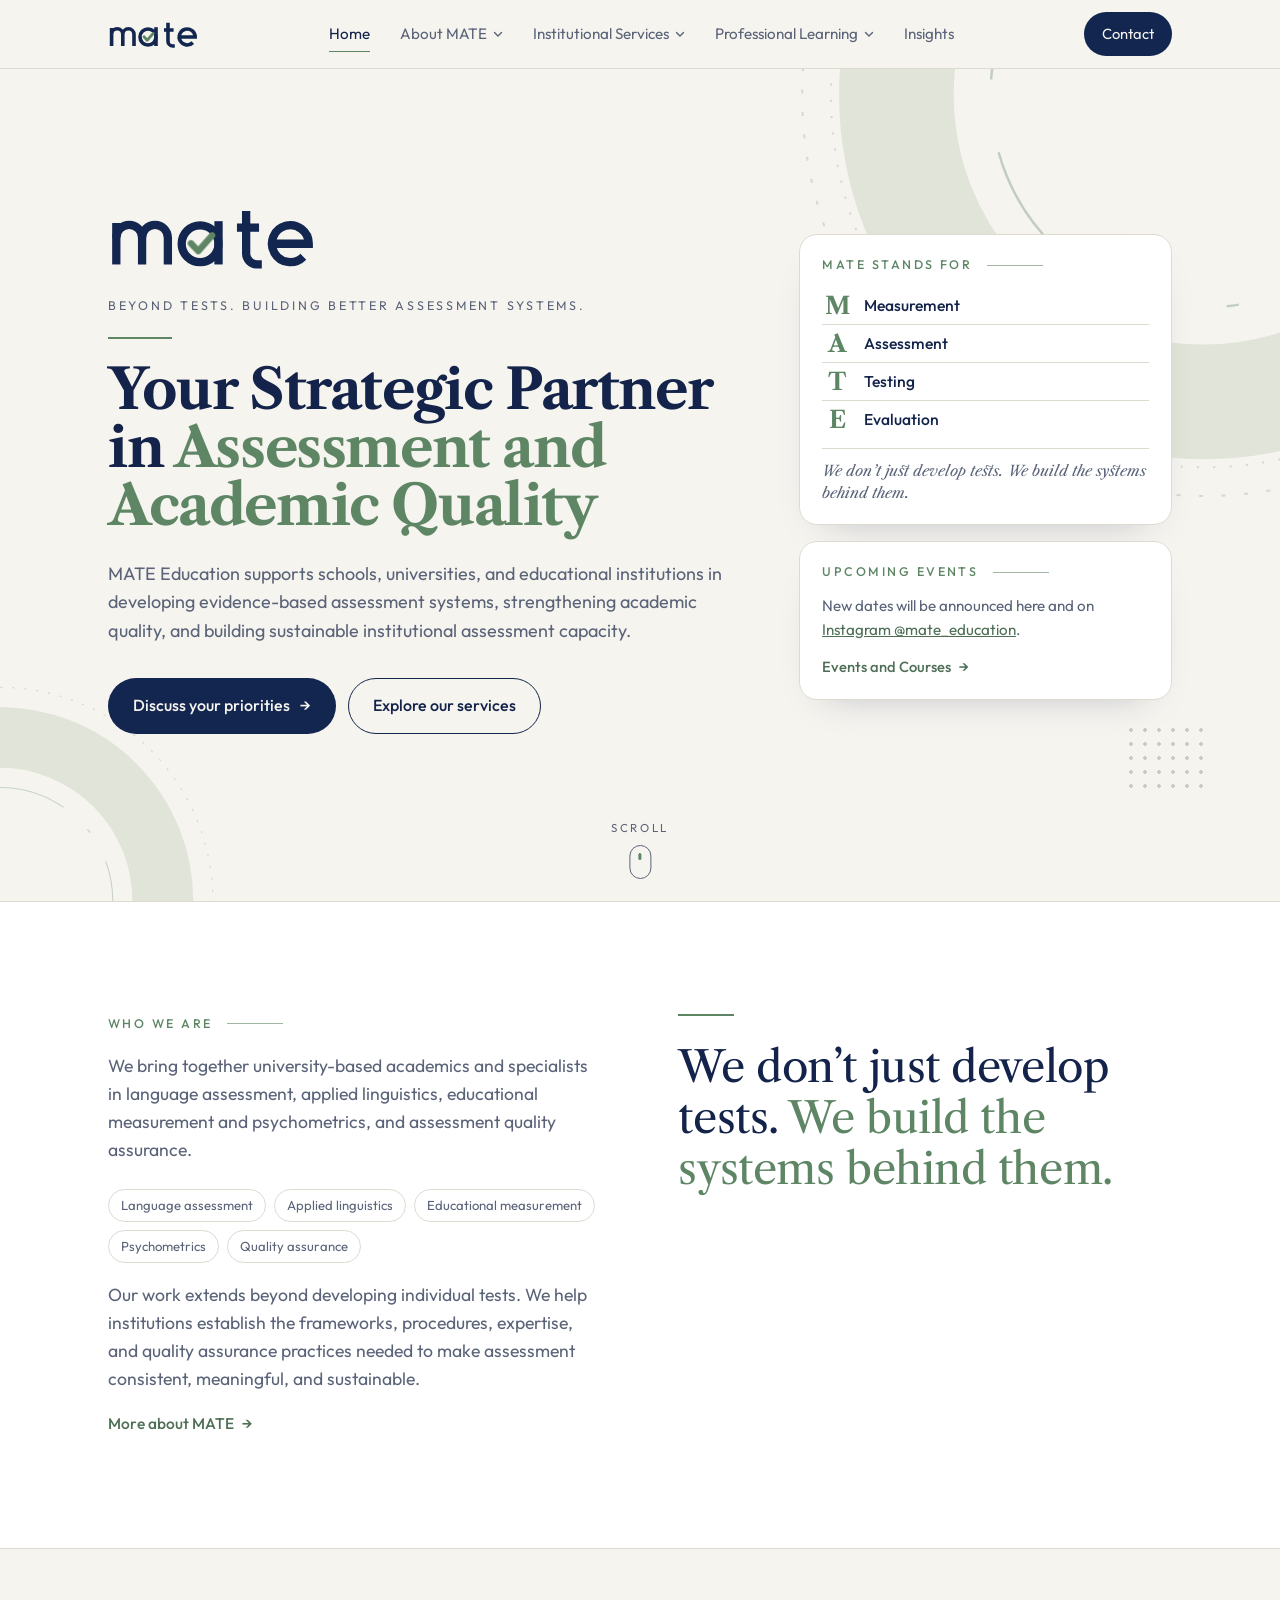
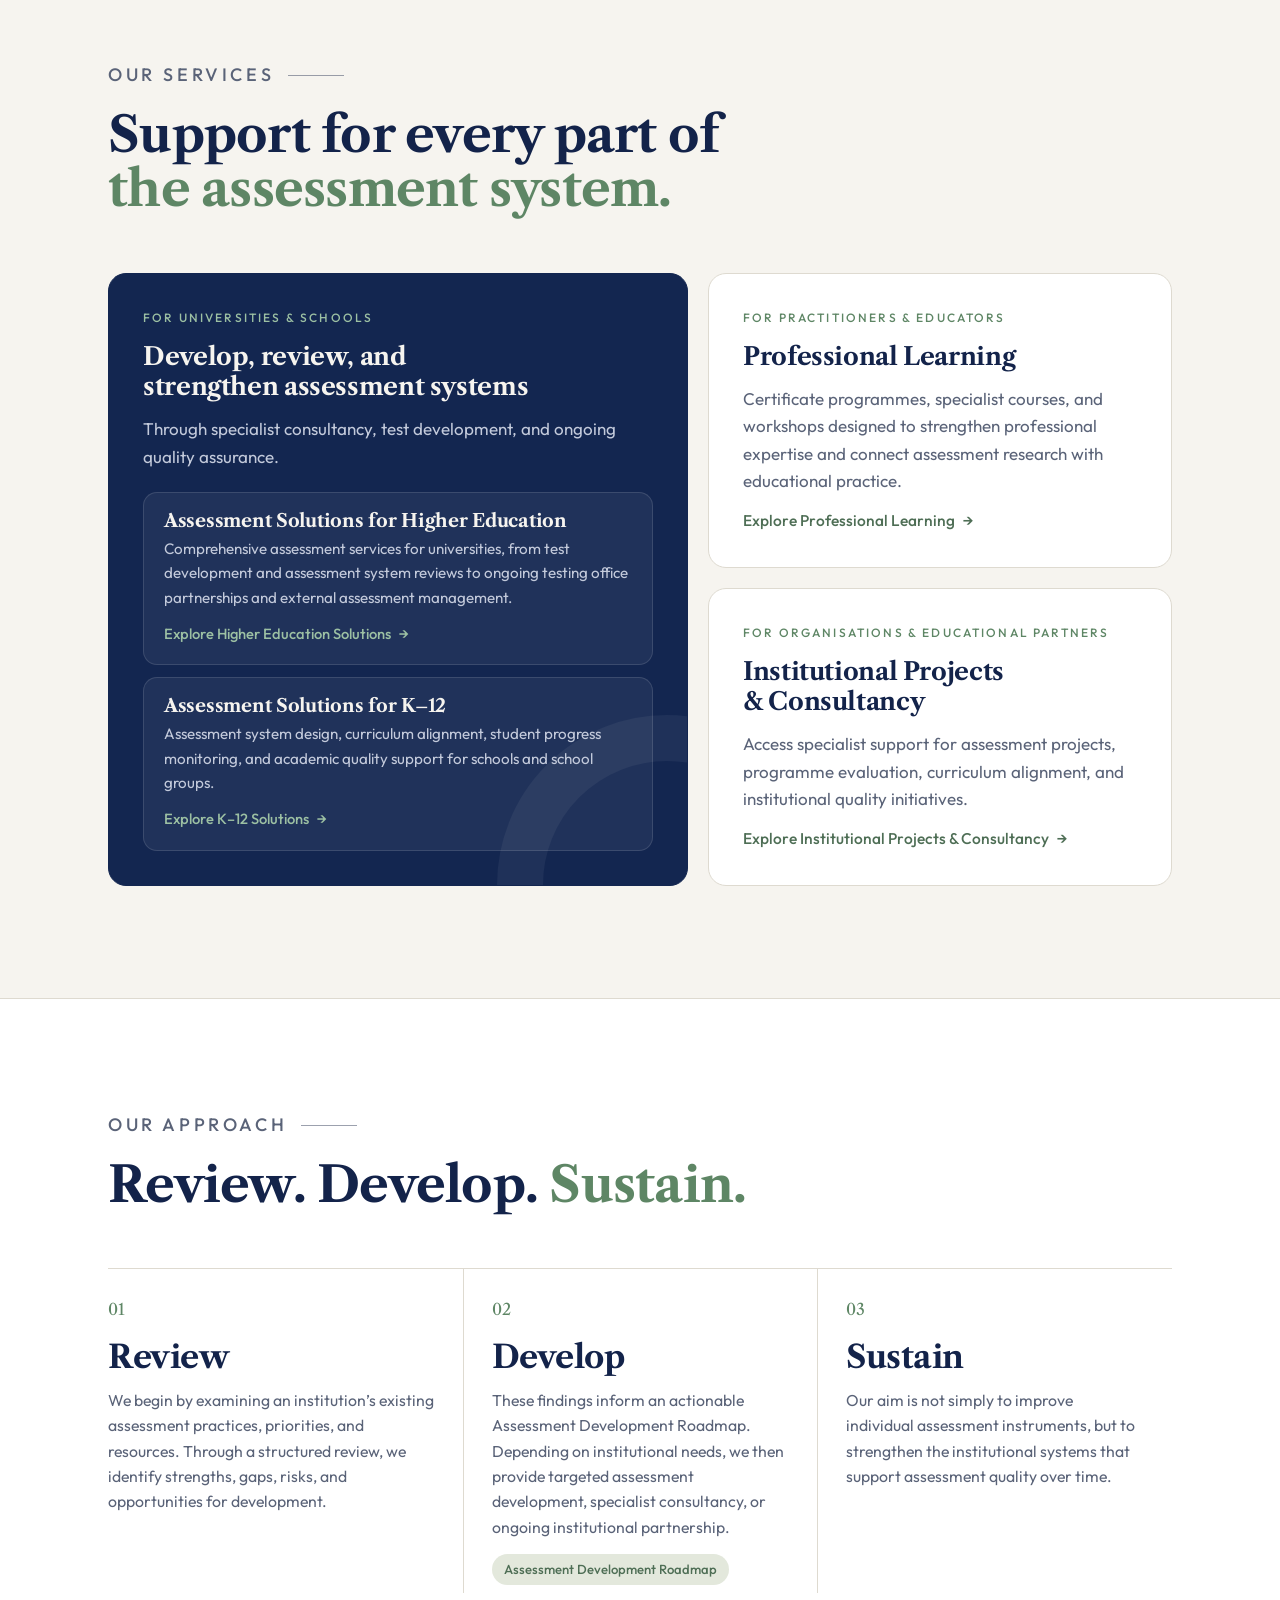
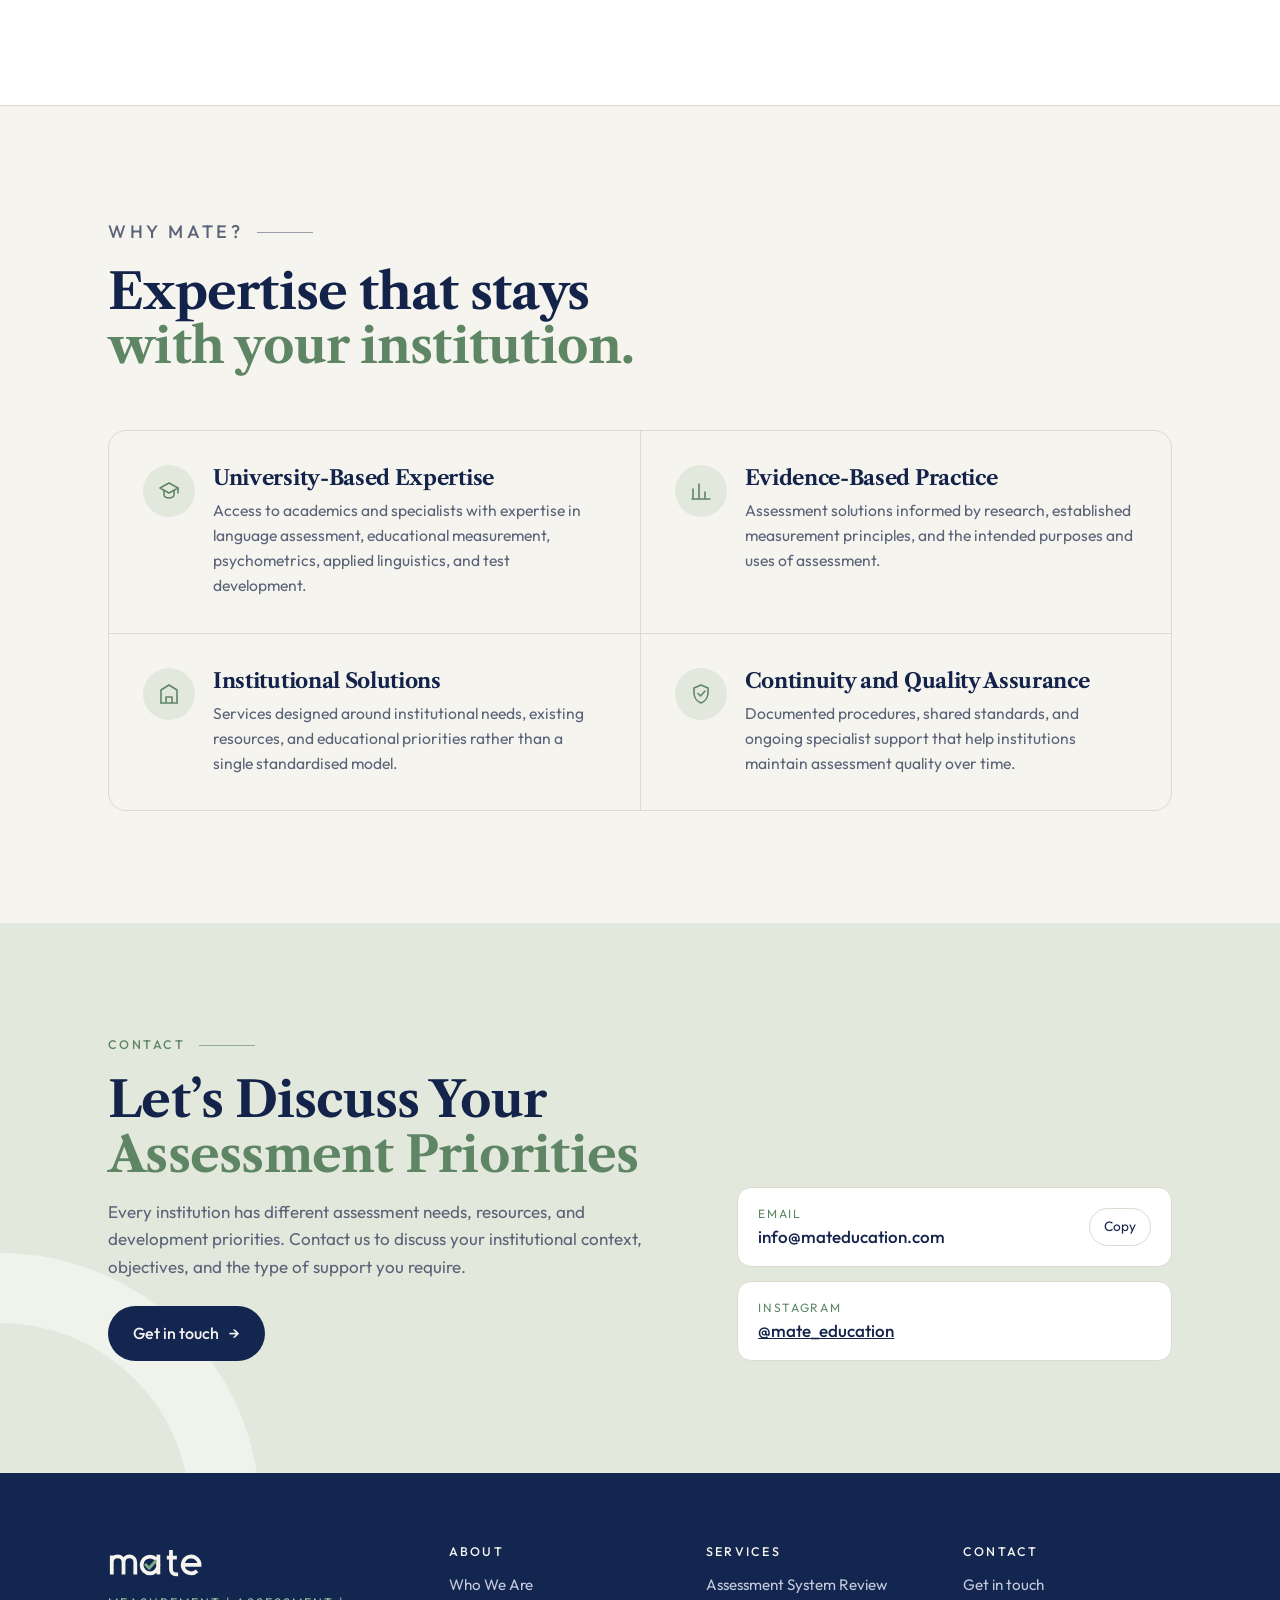
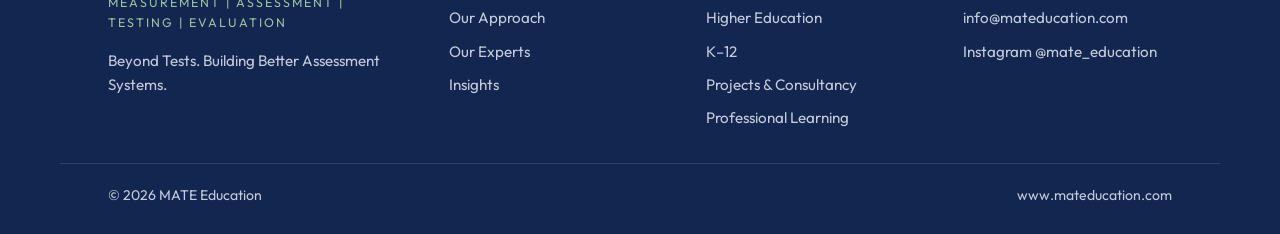
==== commit 3163c968: "Add files via upload added: upcoming events" ====
--- a/index.html
+++ b/index.html
@@ -13,6 +13,53 @@
 <link rel="preconnect" href="https://fonts.gstatic.com" crossorigin>
 <link rel="stylesheet" href="https://fonts.googleapis.com/css2?family=Libre+Caslon+Text:ital,wght@0,400;0,700;1,400&family=Outfit:wght@300;400;500;600&display=swap">
 <link rel="stylesheet" href="styles.css">
+<style>
+/* moving ring pattern (home hero) - kept here so it works with the existing styles.css */
+.hero .pattern{position:absolute;pointer-events:none;z-index:0;overflow:visible}
+.hero .pattern svg{width:100%;height:100%;overflow:visible;display:block}
+.hero .pattern.tr{width:min(64vw,880px);height:min(64vw,880px);right:max(-26vw,-360px);top:max(-30vw,-400px)}
+.hero .pattern.bl{width:min(34vw,460px);height:min(34vw,460px);left:max(-17vw,-230px);bottom:max(-17vw,-230px)}
+.hero .hero-grid,.hero .cue{z-index:1}
+.hero .spin{transform-origin:50% 50%;transform-box:fill-box;animation:mate-spin 70s linear infinite}
+.hero .spin.rev{animation-duration:110s;animation-direction:reverse}
+.hero .spin.slow{animation-duration:160s}
+.hero .breathe{transform-origin:50% 50%;transform-box:fill-box;animation:mate-breathe 7s ease-in-out infinite}
+.hero .dots{animation:mate-float 9s ease-in-out infinite}
+@keyframes mate-spin{to{transform:rotate(360deg)}}
+@keyframes mate-breathe{0%,100%{transform:scale(1);opacity:.6}50%{transform:scale(1.03);opacity:1}}
+@keyframes mate-float{0%,100%{transform:translateY(0)}50%{transform:translateY(-10px)}}
+@media (max-width:640px){.hero .pattern.tr{width:130vw;height:130vw;right:-62vw;top:-58vw;opacity:.8}.hero .pattern.bl{width:70vw;height:70vw;left:-38vw;bottom:-30vw}}
+@media (prefers-reduced-motion:reduce){.hero .spin,.hero .breathe,.hero .dots{animation:none}}
+/* ===== hero right column: compact MATE card + events ===== */
+.hero-side{display:grid;gap:16px;align-content:center}
+.hero-side>*{min-width:0}
+.acronym.compact{padding:20px 22px}
+.acronym.compact .eyebrow{margin-bottom:12px}
+.acronym.compact ol{grid-template-columns:1fr}
+.acronym.compact li{grid-template-columns:30px 1fr;gap:12px;padding-block:6px}
+.acronym.compact .L{font-size:1.5rem}
+.acronym.compact .W{font-size:.98rem}
+.acronym.compact .foot{margin-top:10px;padding-top:12px;font-size:.92rem;line-height:1.45}
+.events-card{background:var(--surface);border:1px solid var(--line);border-radius:18px;padding:20px 22px;box-shadow:0 18px 40px -28px rgba(19,35,74,.35)}
+.events-card .eyebrow{margin-bottom:12px}
+.ev-list{list-style:none;margin:0;padding:0;display:grid}
+.ev{display:grid;grid-template-columns:52px 1fr;gap:14px;align-items:center;padding-block:10px;text-decoration:none;color:inherit}
+.ev-list li+li{border-top:1px solid var(--line)}
+.ev-list li:first-child .ev{padding-top:2px}
+.ev-date{display:grid;justify-items:center;line-height:1;border-radius:12px;background:var(--sage-soft);padding:8px 0}
+.ev-date b{font-family:var(--serif);font-size:1.35rem;color:var(--fg)}
+.ev-date small{font-size:.66rem;letter-spacing:.14em;text-transform:uppercase;color:var(--sage-deep);margin-top:4px}
+.ev-title{font-weight:500;font-size:.98rem;line-height:1.3;display:block}
+.ev-meta{font-size:.82rem;color:var(--muted);display:block;margin-top:3px}
+.ev-empty{color:var(--muted);font-size:.95rem}
+.ev-empty a{color:var(--sage-deep)}
+.events-card .link-arrow{margin-top:12px;font-size:.92rem}
+@media (hover:hover) and (pointer:fine){
+  a.ev:hover .ev-title{color:var(--sage-deep)}
+  a.ev:hover .ev-date{background:var(--sage);}
+  a.ev:hover .ev-date b,a.ev:hover .ev-date small{color:var(--surface)}
+}
+</style>
 </head>
 <body>
 <header class="site-header">
@@ -63,7 +110,7 @@
   <section class="hero">
     <!-- Moving ring pattern (top right) -->
     <div class="pattern tr" aria-hidden="true" data-parallax="0.12">
-      <svg viewBox="0 0 400 400" fill="none">
+      <svg viewBox="0 0 400 400" width="400" height="400" fill="none">
         <circle class="breathe" cx="200" cy="200" r="150" stroke="#E1E5D9" stroke-width="56"/>
         <g class="spin slow"><circle cx="200" cy="200" r="196" stroke="#5E8665" stroke-opacity=".22" stroke-dasharray="2 9"/></g>
         <g class="spin rev"><circle cx="200" cy="200" r="104" stroke="#5E8665" stroke-opacity=".35" stroke-width="1.2" stroke-dasharray="110 36 6 36"/><circle cx="304" cy="200" r="4" fill="#5E8665" fill-opacity=".6"/></g>
@@ -72,7 +119,7 @@
     </div>
     <!-- Moving ring pattern (bottom left) -->
     <div class="pattern bl" aria-hidden="true" data-parallax="-0.06">
-      <svg viewBox="0 0 400 400" fill="none">
+      <svg viewBox="0 0 400 400" width="400" height="400" fill="none">
         <circle class="breathe" cx="200" cy="200" r="150" stroke="#E1E5D9" stroke-width="56"/>
         <g class="spin rev"><circle cx="200" cy="200" r="196" stroke="#5E8665" stroke-opacity=".25" stroke-dasharray="2 9"/></g>
         <g class="spin slow"><circle cx="200" cy="200" r="104" stroke="#5E8665" stroke-opacity=".3" stroke-dasharray="90 30 4 30"/></g>
@@ -102,7 +149,8 @@
           <a class="btn btn-ghost" href="#services">Explore our services</a>
         </div>
       </div>
-      <aside class="acronym rise d4" aria-label="What MATE stands for">
+      <div class="hero-side rise d4">
+  <aside class="acronym compact" aria-label="What MATE stands for">
         <p class="eyebrow">MATE stands for</p>
         <ol>
           <li><span class="L">M</span><span class="W">Measurement</span></li>
@@ -112,6 +160,12 @@
         </ol>
         <p class="foot">We don’t just develop tests. We build the systems behind them.</p>
       </aside>
+        <aside class="events-card" aria-label="Upcoming events">
+          <p class="eyebrow">Upcoming Events</p>
+          <ul class="ev-list" id="evList"></ul>
+          <a class="link-arrow" href="professional-learning.html#events">Events and Courses</a>
+        </aside>
+      </div>
     </div>
     <a class="cue rise d5" href="#intro">Scroll<span aria-hidden="true"></span></a>
   </section>
@@ -327,5 +381,33 @@
   });
 })();
 </script>
+<script>
+/* ===== Upcoming events =====
+   To add an event, copy one line inside EVENTS and change it.
+   date: "YYYY-MM-DD"   format: e.g. "Online" or "Face-to-face"   link: optional page or URL
+   Past events disappear by themselves the day after they happen.
+   Example:
+   { date:"2026-12-05", title:"Workshop title", format:"Online", link:"professional-learning.html#events" },
+*/
+var EVENTS = [
+];
+(function(){
+  var list=document.getElementById('evList'); if(!list) return;
+  var today=new Date(); today.setHours(0,0,0,0);
+  var items=(window.EVENTS||[]).map(function(e){var d=new Date(e.date+'T00:00:00');return {e:e,d:d};})
+    .filter(function(x){return !isNaN(x.d)&&x.d>=today;})
+    .sort(function(a,b){return a.d-b.d;}).slice(0,2);
+  function esc(t){var n=document.createElement('div');n.textContent=t||'';return n.innerHTML;}
+  if(!items.length){
+    list.innerHTML='<li class="ev-empty">New dates will be announced here and on <a href="https://www.instagram.com/mate_education/" target="_blank" rel="noopener">Instagram @mate_education</a>.</li>';
+    return;
+  }
+  list.innerHTML=items.map(function(x){
+    var day=x.d.getDate(), mon=x.d.toLocaleDateString('en-GB',{month:'short'});
+    var inner='<span class="ev-date"><b>'+day+'</b><small>'+mon+'</small></span><span><span class="ev-title">'+esc(x.e.title)+'</span><span class="ev-meta">'+esc(x.e.format||'')+'</span></span>';
+    return '<li>'+(x.e.link?'<a class="ev" href="'+esc(x.e.link)+'">'+inner+'</a>':'<div class="ev">'+inner+'</div>')+'</li>';
+  }).join('');
+})();
+</script>
 </body>
 </html>
--- a/styles.css
+++ b/styles.css
@@ -102,20 +102,6 @@
 .hero .ring.r1{width:min(92vw,820px);aspect-ratio:1;border-width:clamp(44px,8vw,100px);right:-22%;top:-38%;animation:drift 22s ease-in-out infinite alternate}
 .hero .ring.r2{width:min(60vw,460px);aspect-ratio:1;border-width:clamp(30px,5vw,60px);left:-16%;bottom:-30%;opacity:.7;animation:drift 26s ease-in-out infinite alternate-reverse}
 @keyframes drift{to{transform:translate(-18px,14px) rotate(4deg)}}
-/* moving ring pattern (home hero) */
-.hero .pattern{position:absolute;pointer-events:none;z-index:0}
-.hero .pattern svg{width:100%;height:100%;overflow:visible;display:block}
-.hero .pattern.tr{width:min(64vw,880px);aspect-ratio:1;right:max(-26vw,-360px);top:max(-30vw,-400px)}
-.hero .pattern.bl{width:min(34vw,460px);aspect-ratio:1;left:max(-17vw,-230px);bottom:max(-17vw,-230px)}
-.hero .spin{transform-origin:50% 50%;animation:spin 70s linear infinite}
-.hero .spin.rev{animation-duration:110s;animation-direction:reverse}
-.hero .spin.slow{animation-duration:160s}
-.hero .breathe{transform-origin:50% 50%;animation:breathe 7s ease-in-out infinite}
-.hero .dots{animation:float 9s ease-in-out infinite}
-@keyframes spin{to{transform:rotate(360deg)}}
-@keyframes breathe{0%,100%{transform:scale(1);opacity:.6}50%{transform:scale(1.03);opacity:1}}
-@keyframes float{0%,100%{transform:translateY(0)}50%{transform:translateY(-10px)}}
-@media (max-width:640px){.hero .pattern.tr{width:130vw;right:-62vw;top:-58vw;opacity:.8}.hero .pattern.bl{width:70vw;left:-38vw;bottom:-30vw}}
 .hero .dots{position:absolute;width:84px;height:70px;right:clamp(16px,6vw,72px);bottom:clamp(70px,12vh,120px);pointer-events:none}
 .hero-grid{position:relative;display:grid;grid-template-columns:1.4fr .85fr;gap:clamp(32px,6vw,80px);align-items:center}
 .hero-grid>*{min-width:0}
@@ -262,7 +248,6 @@
   *,*::before,*::after{transition:none!important}
   .draw-logo .ink,.draw-logo .tick{stroke-dashoffset:0;animation:none}
   .draw-logo .pop,.ring,.cue span::after{animation:none}
-  .hero .spin,.hero .breathe,.hero .dots{animation:none}
   .hero .rule{transform:none;animation:none}
   .rise{opacity:1;transform:none;animation:none}
 }
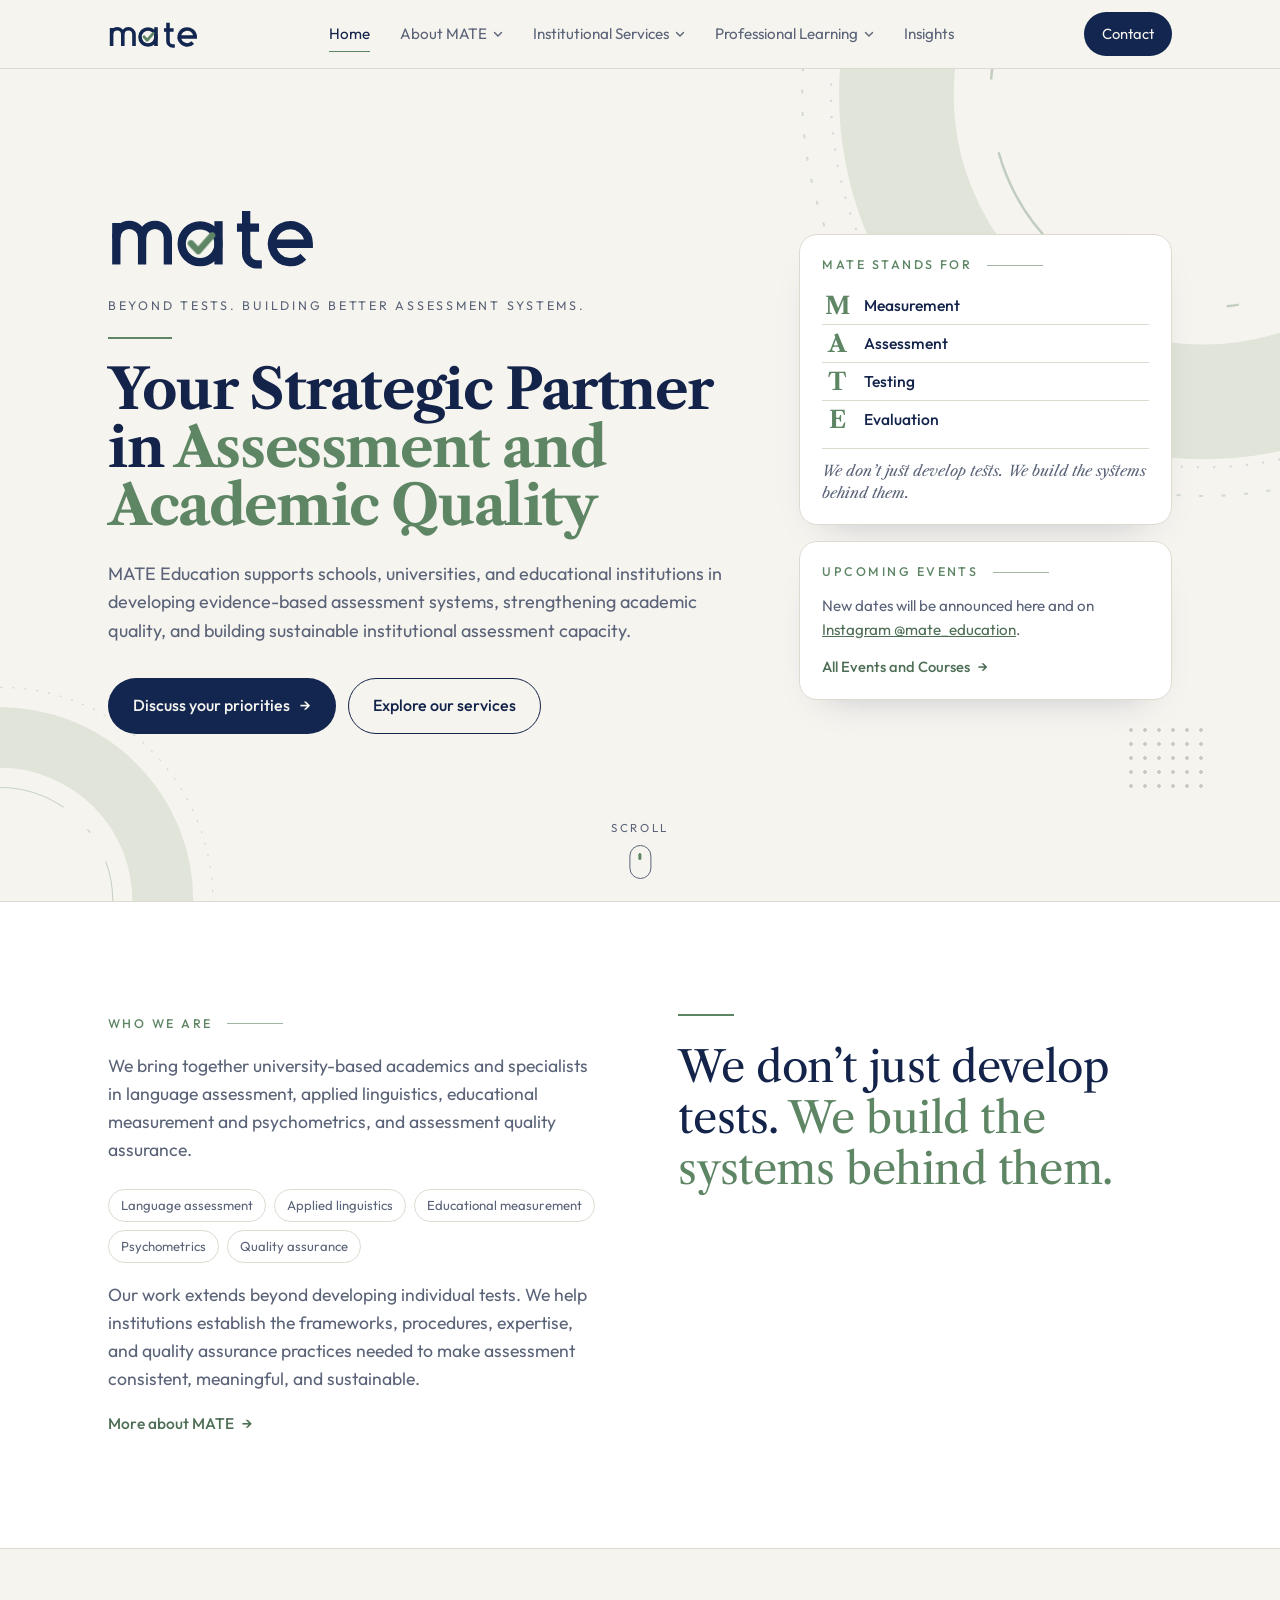
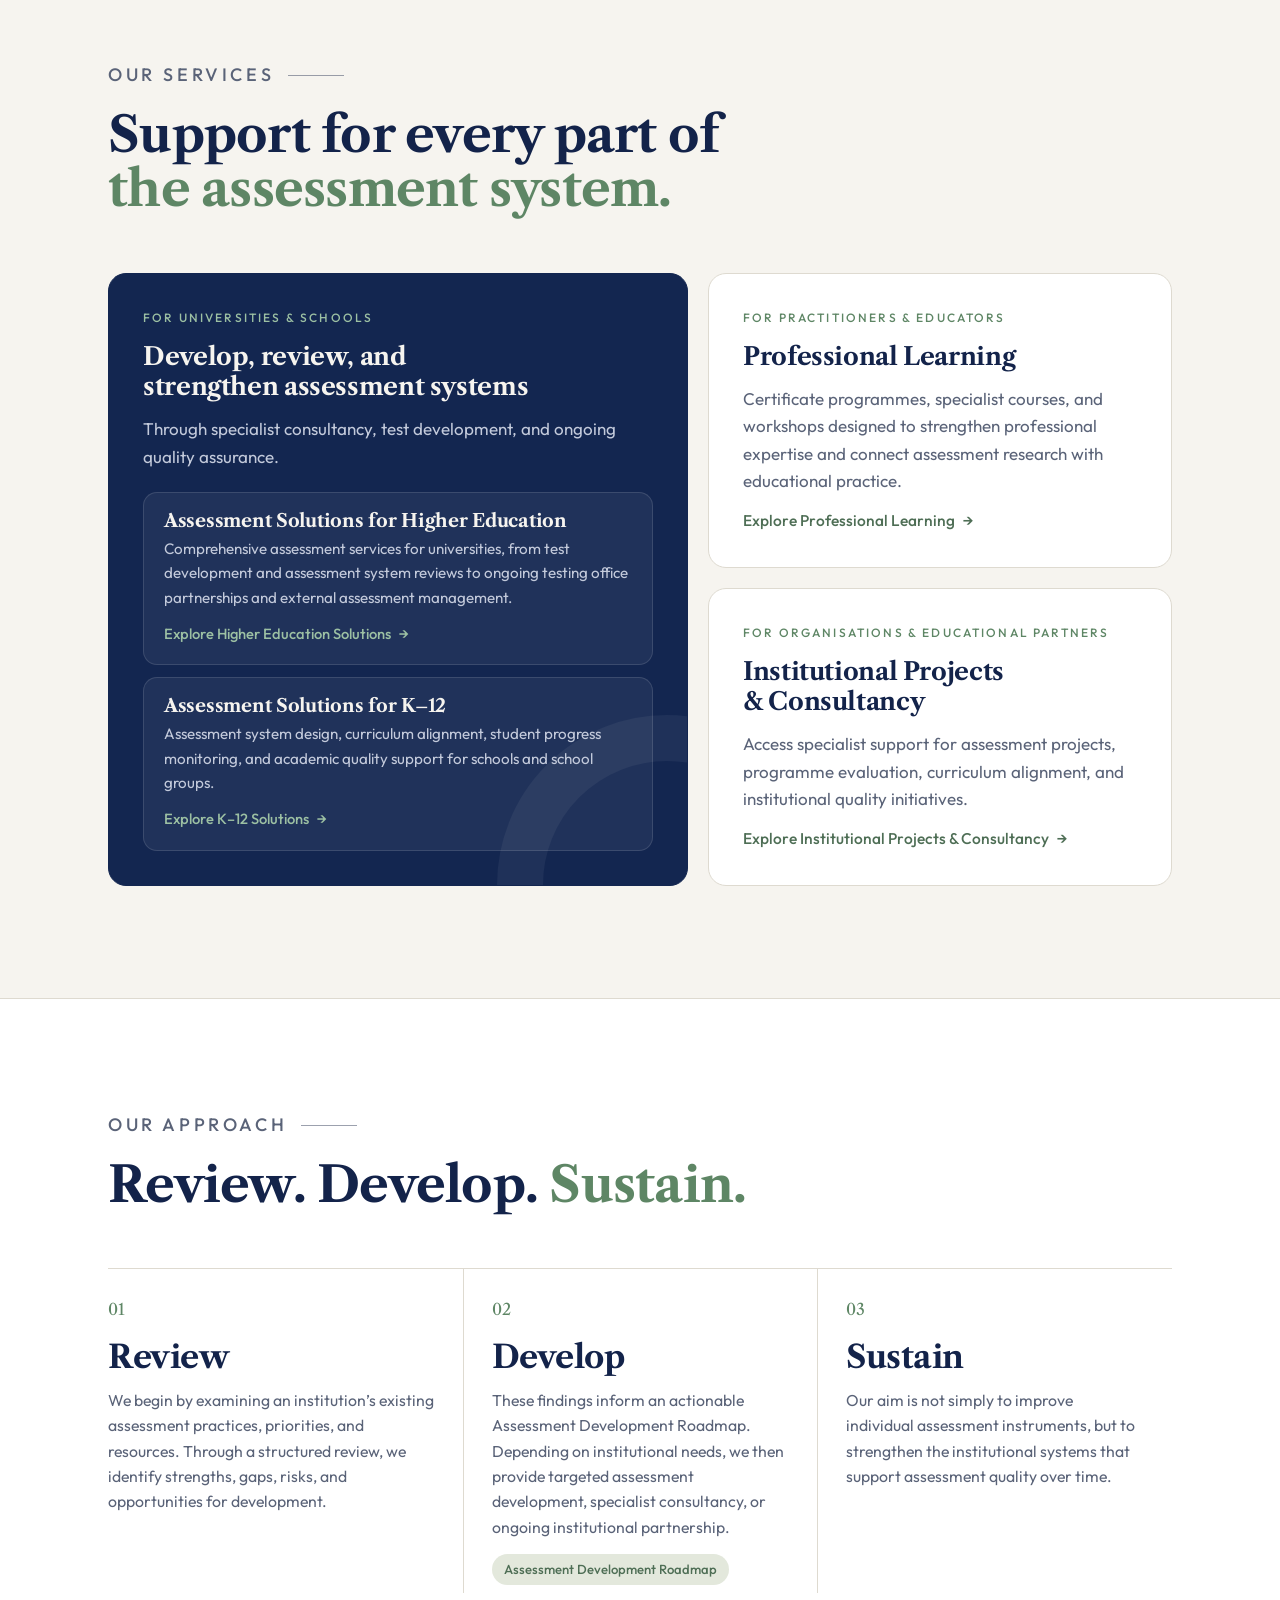
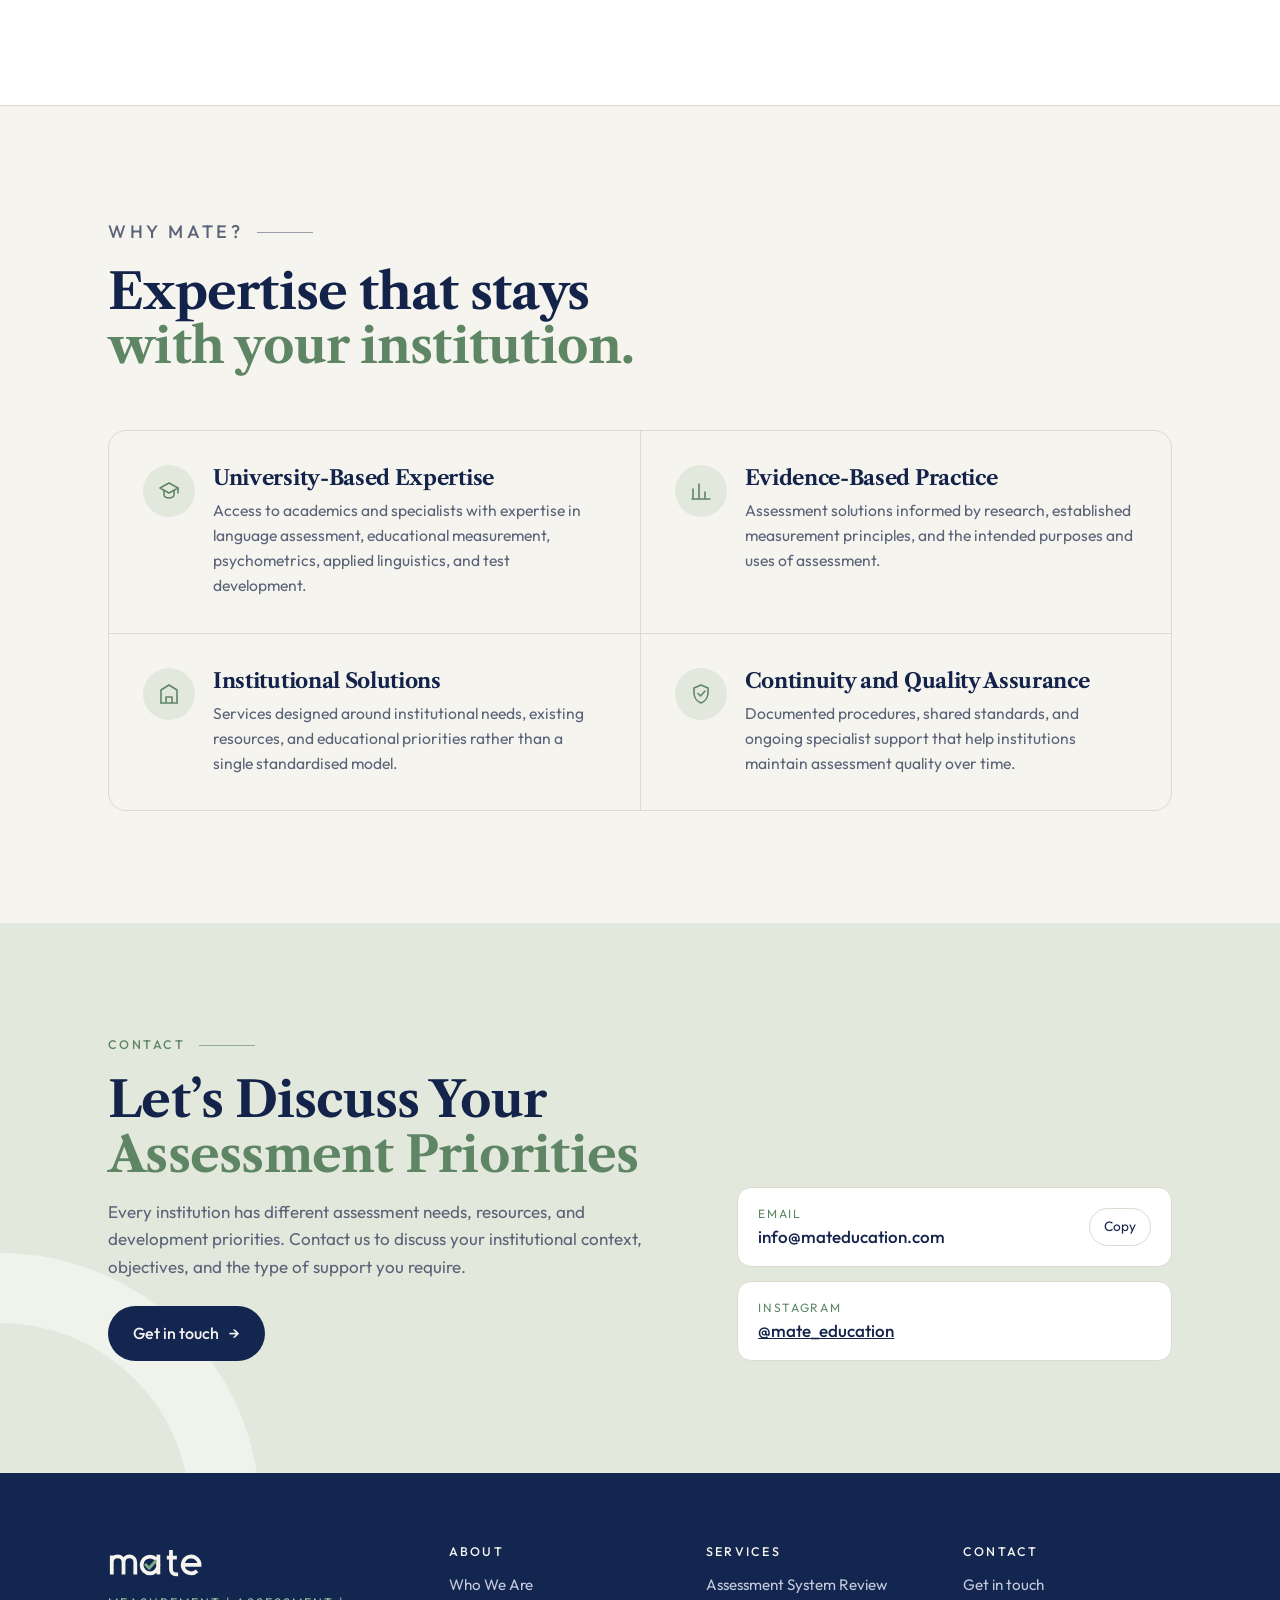
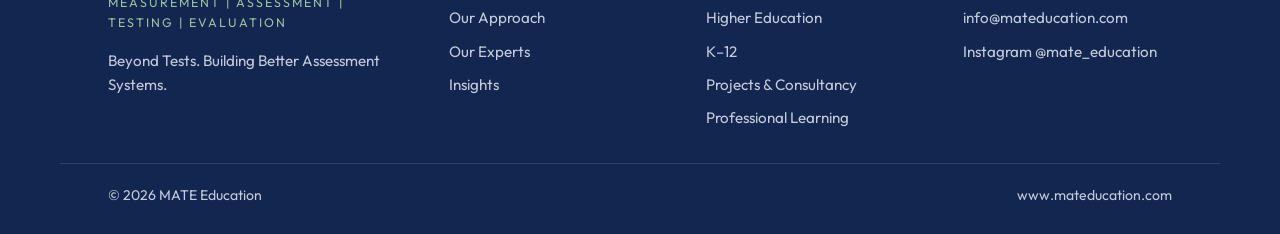
==== commit 3a2dc3b3: "Add files via upload event: added" ====
--- a/index.html
+++ b/index.html
@@ -43,12 +43,12 @@
 .events-card{background:var(--surface);border:1px solid var(--line);border-radius:18px;padding:20px 22px;box-shadow:0 18px 40px -28px rgba(19,35,74,.35)}
 .events-card .eyebrow{margin-bottom:12px}
 .ev-list{list-style:none;margin:0;padding:0;display:grid}
-.ev{display:grid;grid-template-columns:52px 1fr;gap:14px;align-items:center;padding-block:10px;text-decoration:none;color:inherit}
+.ev{display:grid;grid-template-columns:64px 1fr;gap:14px;align-items:center;padding-block:10px;text-decoration:none;color:inherit}
 .ev-list li+li{border-top:1px solid var(--line)}
 .ev-list li:first-child .ev{padding-top:2px}
 .ev-date{display:grid;justify-items:center;line-height:1;border-radius:12px;background:var(--sage-soft);padding:8px 0}
 .ev-date b{font-family:var(--serif);font-size:1.35rem;color:var(--fg)}
-.ev-date small{font-size:.66rem;letter-spacing:.14em;text-transform:uppercase;color:var(--sage-deep);margin-top:4px}
+.ev-date small{font-size:.62rem;letter-spacing:.1em;text-transform:uppercase;color:var(--sage-deep);margin-top:4px}
 .ev-title{font-weight:500;font-size:.98rem;line-height:1.3;display:block}
 .ev-meta{font-size:.82rem;color:var(--muted);display:block;margin-top:3px}
 .ev-empty{color:var(--muted);font-size:.95rem}
@@ -163,7 +163,7 @@
         <aside class="events-card" aria-label="Upcoming events">
           <p class="eyebrow">Upcoming Events</p>
           <ul class="ev-list" id="evList"></ul>
-          <a class="link-arrow" href="professional-learning.html#events">Events and Courses</a>
+          <a class="link-arrow" href="professional-learning.html#events">All Events and Courses</a>
         </aside>
       </div>
     </div>
@@ -384,12 +384,13 @@
 <script>
 /* ===== Upcoming events =====
    To add an event, copy one line inside EVENTS and change it.
-   date: "YYYY-MM-DD"   format: e.g. "Online" or "Face-to-face"   link: optional page or URL
+   date: "YYYY-MM-DD"   time: optional, e.g. "19:00 (GMT+3)"   format: e.g. "Online" or "Face-to-face"   link: optional page or URL
    Past events disappear by themselves the day after they happen.
    Example:
    { date:"2026-12-05", title:"Workshop title", format:"Online", link:"professional-learning.html#events" },
 */
 var EVENTS = [
+  { date:"2026-11-30", time:"19:00 (GMT+3)", title:"TESOL TÜRKİYE - Demystifying Learning-Oriented Assessment in ELT by Dr. Merve Selçuk", format:"METASIG Webinar", link:"professional-learning.html#events" },
 ];
 (function(){
   var list=document.getElementById('evList'); if(!list) return;
@@ -403,8 +404,8 @@
     return;
   }
   list.innerHTML=items.map(function(x){
-    var day=x.d.getDate(), mon=x.d.toLocaleDateString('en-GB',{month:'short'});
-    var inner='<span class="ev-date"><b>'+day+'</b><small>'+mon+'</small></span><span><span class="ev-title">'+esc(x.e.title)+'</span><span class="ev-meta">'+esc(x.e.format||'')+'</span></span>';
+    var day=x.d.getDate(), mon=x.d.toLocaleDateString('en-GB',{month:'short'})+' '+x.d.getFullYear();
+    var inner='<span class="ev-date"><b>'+day+'</b><small>'+mon+'</small></span><span><span class="ev-title">'+esc(x.e.title)+'</span><span class="ev-meta">'+esc([x.e.format,x.e.time].filter(Boolean).join(' · '))+'</span></span>';
     return '<li>'+(x.e.link?'<a class="ev" href="'+esc(x.e.link)+'">'+inner+'</a>':'<div class="ev">'+inner+'</div>')+'</li>';
   }).join('');
 })();
